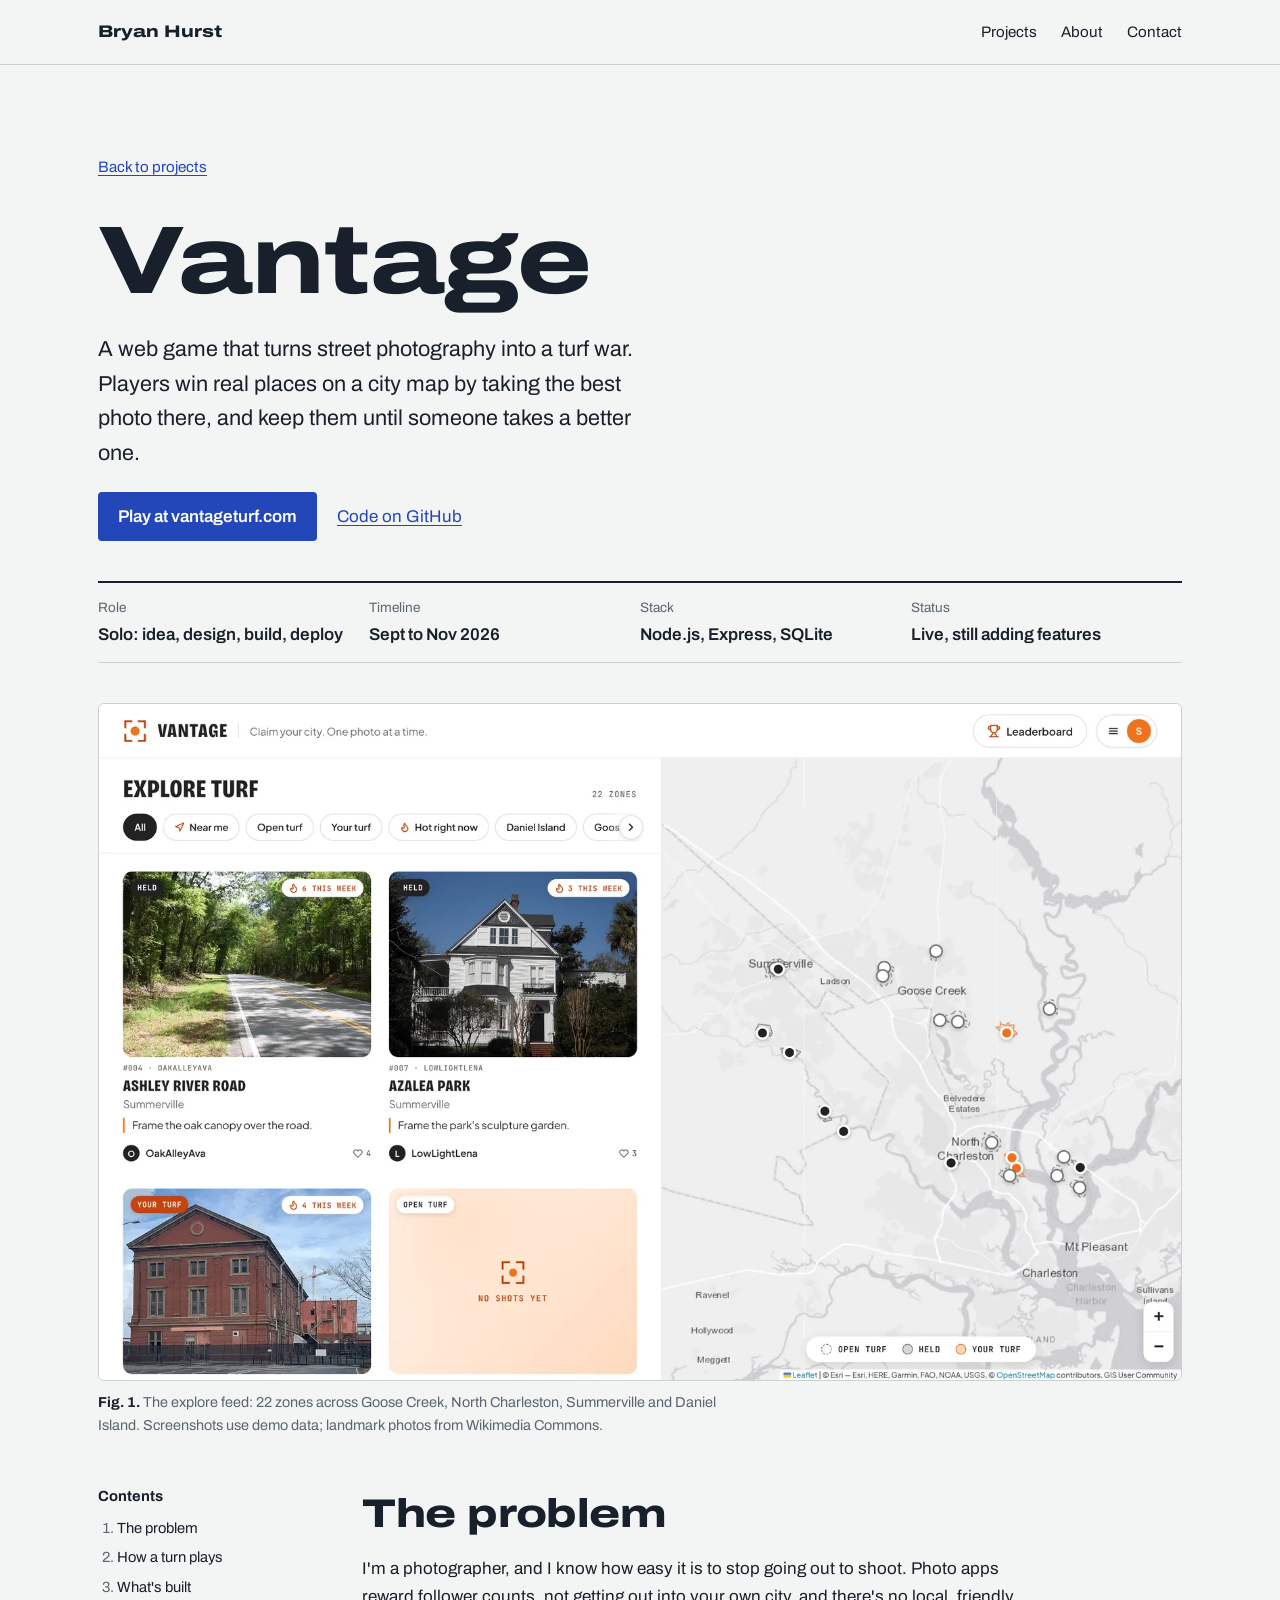
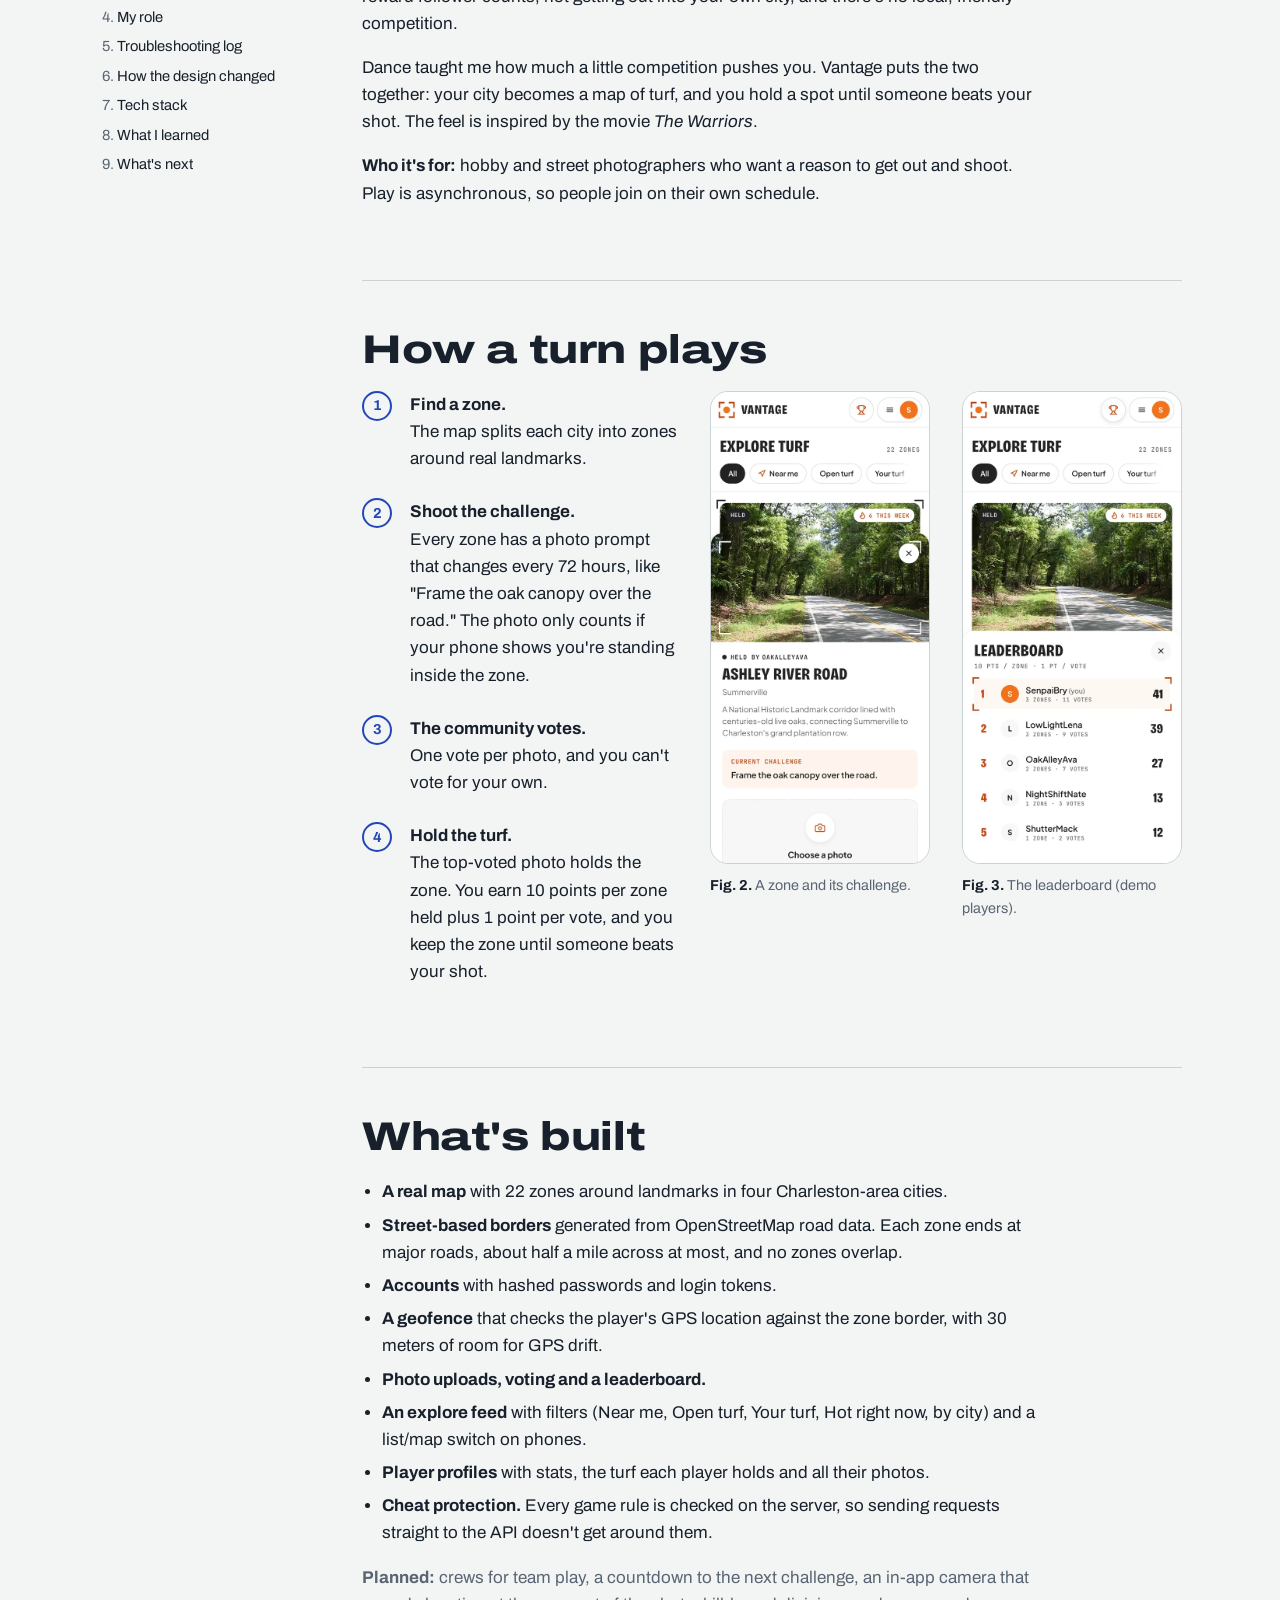
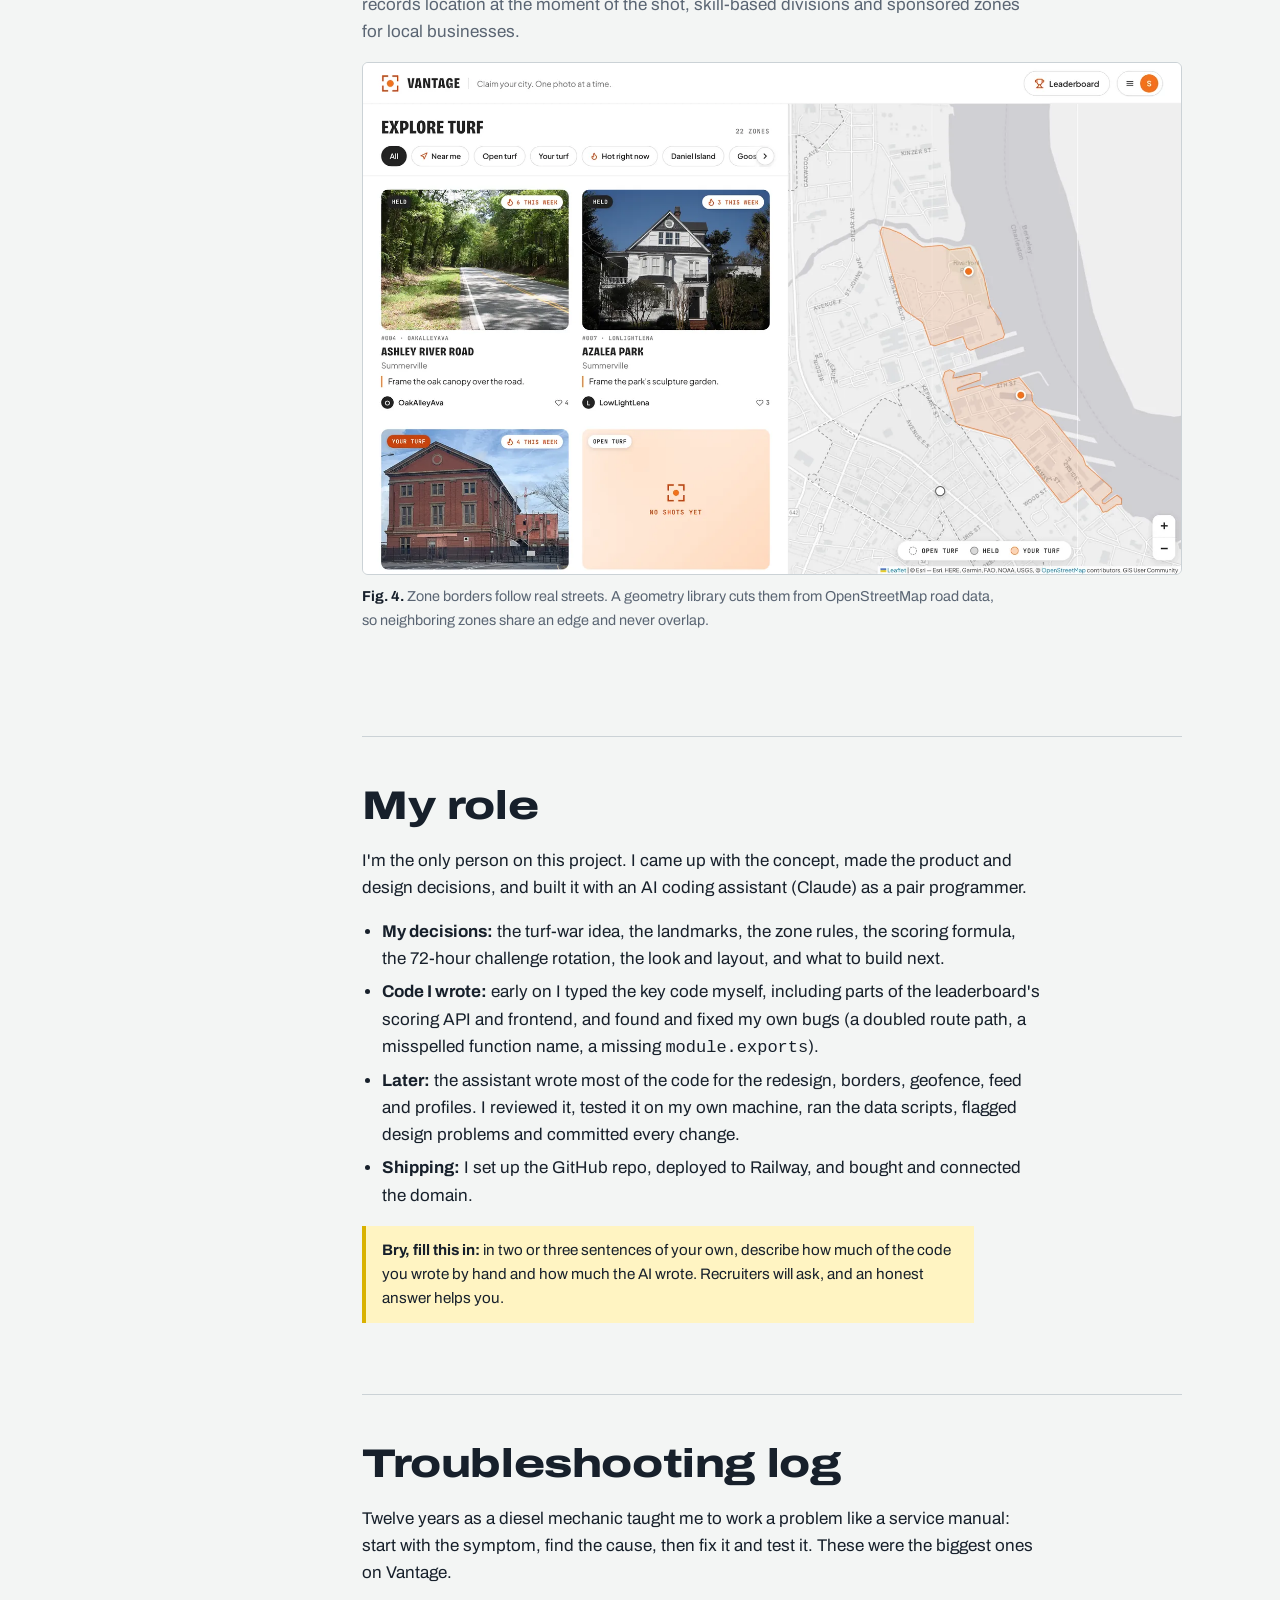
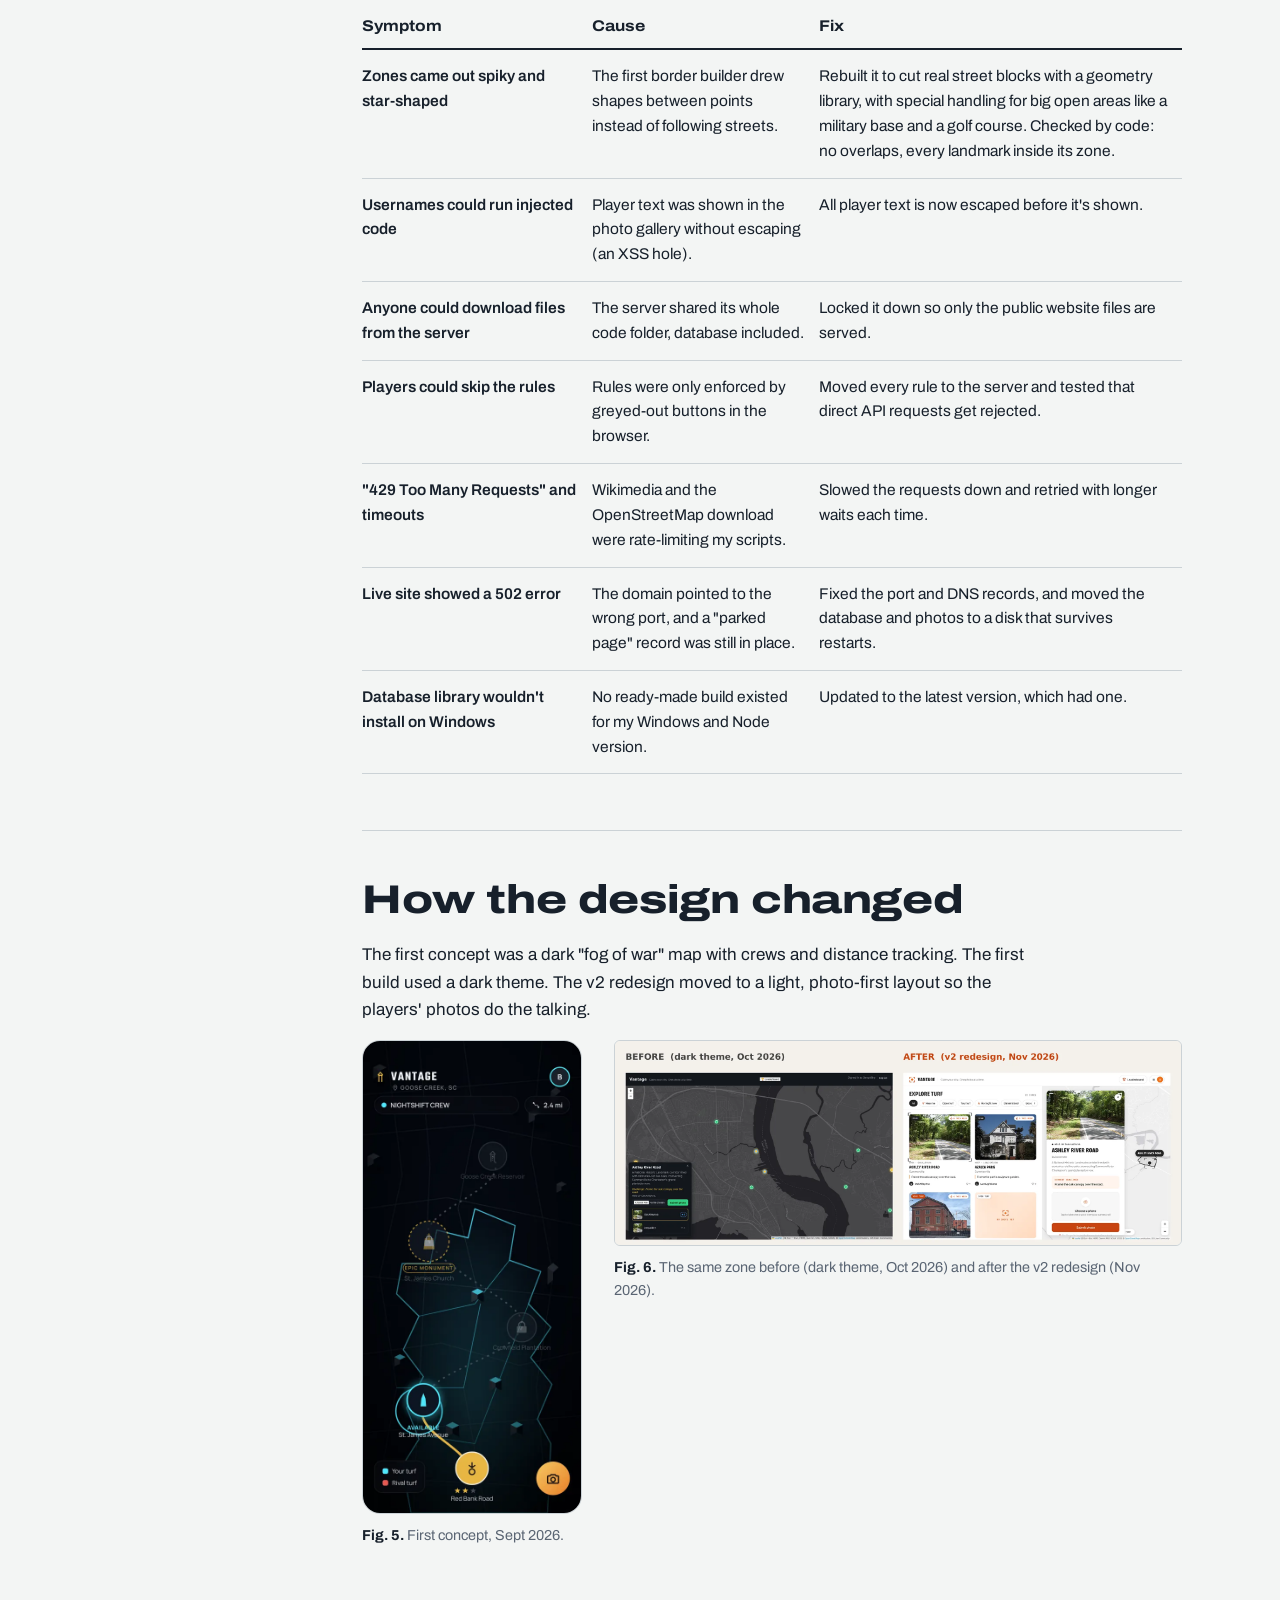
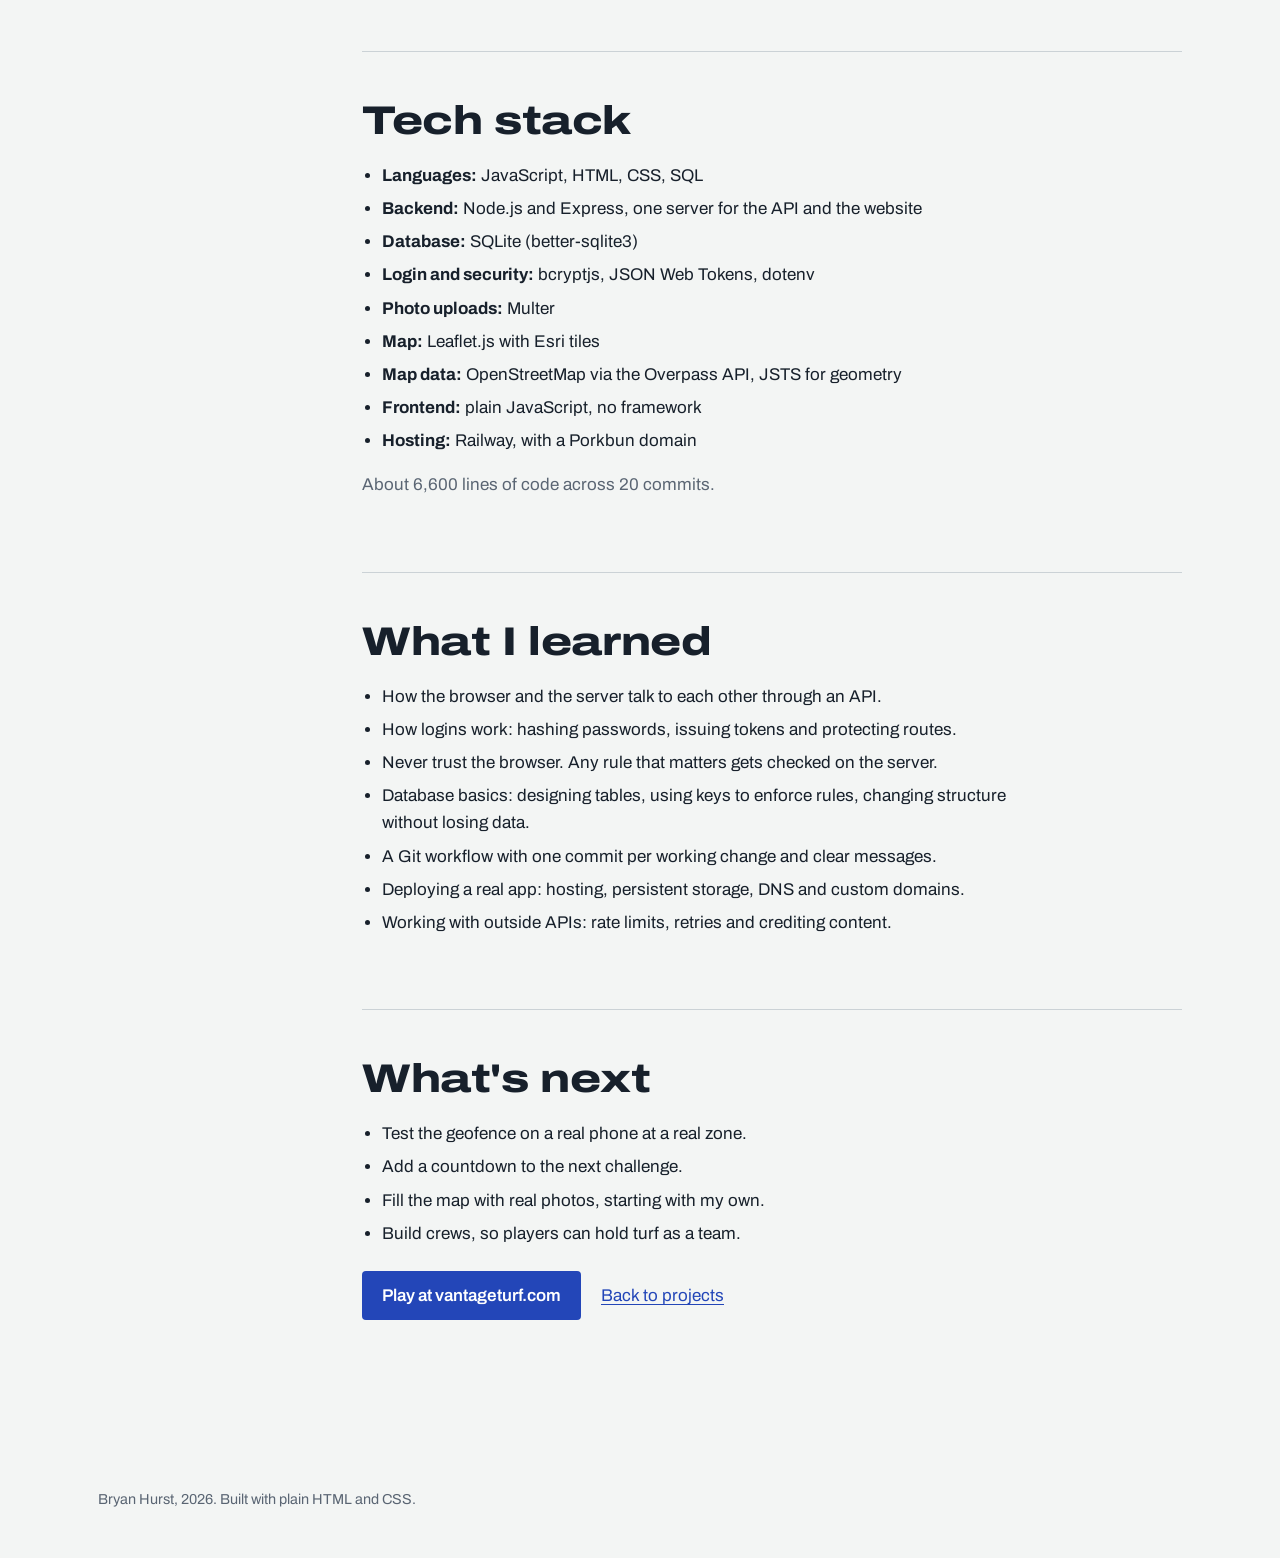
==== vantage.html @ 1eecd1f4 "first commit" ====
<!DOCTYPE html>
<html lang="en">
<head>
  <meta charset="UTF-8">
  <meta name="viewport" content="width=device-width, initial-scale=1">
  <title>Vantage case study | Bryan Hurst</title>
  <meta name="description" content="Vantage: a web game that turns street photography into a turf war. Case study by Bryan Hurst.">
  <link rel="preconnect" href="https://fonts.googleapis.com">
  <link rel="preconnect" href="https://fonts.gstatic.com" crossorigin>
  <link href="https://fonts.googleapis.com/css2?family=Archivo:wdth,wght@62..125,400..800&display=swap" rel="stylesheet">
  <link rel="stylesheet" href="styles.css">
</head>
<body>

  <header class="site-header">
    <div class="wrap">
      <a class="brand" href="index.html">Bryan Hurst</a>
      <nav class="site-nav" aria-label="Main">
        <a href="index.html#projects">Projects</a>
        <a href="index.html#about" class="hide-sm">About</a>
        <a href="index.html#contact">Contact</a>
      </nav>
    </div>
  </header>

  <main>
    <!-- TOP OF THE CASE STUDY -->
    <section class="case-hero">
      <div class="wrap">
        <a class="back" href="index.html#projects">Back to projects</a>
        <h1>Vantage</h1>
        <p class="lede">A web game that turns street photography into a turf war. Players win real places on a city map by taking the best photo there, and keep them until someone takes a better one.</p>
        <div class="links">
          <a class="button" href="https://vantageturf.com">Play at vantageturf.com</a>
          <a href="https://github.com/Senpai-Bry/vantage">Code on GitHub</a>
        </div>

        <dl class="specs">
          <div><dt>Role</dt><dd>Solo: idea, design, build, deploy</dd></div>
          <div><dt>Timeline</dt><dd>Sept to Nov 2026</dd></div>
          <div><dt>Stack</dt><dd>Node.js, Express, SQLite</dd></div>
          <div><dt>Status</dt><dd>Live, still adding features</dd></div>
        </dl>
      </div>
    </section>

    <div class="wrap">
      <figure class="fig">
        <div class="shot">
          <img src="images/vantage-01-explore-feed-desktop.webp" width="1600" height="1000"
               alt="Vantage explore page: zone cards with photos on the left, a map of the Charleston area with zone markers on the right.">
        </div>
        <figcaption><b>Fig. 1.</b> The explore feed: 22 zones across Goose Creek, North Charleston, Summerville and Daniel Island. Screenshots use demo data; landmark photos from Wikimedia Commons.</figcaption>
      </figure>
    </div>

    <!-- THE MANUAL: contents on the left, chapters on the right -->
    <div class="wrap manual">
      <nav class="contents" aria-label="Case study contents">
        <p>Contents</p>
        <ol>
          <li><a href="#problem">The problem</a></li>
          <li><a href="#how">How a turn plays</a></li>
          <li><a href="#built">What's built</a></li>
          <li><a href="#role">My role</a></li>
          <li><a href="#troubleshooting">Troubleshooting log</a></li>
          <li><a href="#design">How the design changed</a></li>
          <li><a href="#stack">Tech stack</a></li>
          <li><a href="#learned">What I learned</a></li>
          <li><a href="#next">What's next</a></li>
        </ol>
      </nav>

      <div>
        <section class="chapter" id="problem">
          <h2>The problem</h2>
          <p>I'm a photographer, and I know how easy it is to stop going out to shoot. Photo apps reward follower counts, not getting out into your own city, and there's no local, friendly competition.</p>
          <p>Dance taught me how much a little competition pushes you. Vantage puts the two together: your city becomes a map of turf, and you hold a spot until someone beats your shot. The feel is inspired by the movie <i>The Warriors</i>.</p>
          <p><b>Who it's for:</b> hobby and street photographers who want a reason to get out and shoot. Play is asynchronous, so people join on their own schedule.</p>
        </section>

        <section class="chapter" id="how">
          <h2>How a turn plays</h2>
          <div class="steps-grid">
            <ol class="steps">
              <li><b>Find a zone.</b> The map splits each city into zones around real landmarks.</li>
              <li><b>Shoot the challenge.</b> Every zone has a photo prompt that changes every 72 hours, like "Frame the oak canopy over the road." The photo only counts if your phone shows you're standing inside the zone.</li>
              <li><b>The community votes.</b> One vote per photo, and you can't vote for your own.</li>
              <li><b>Hold the turf.</b> The top-voted photo holds the zone. You earn 10 points per zone held plus 1 point per vote, and you keep the zone until someone beats your shot.</li>
            </ol>
            <figure class="fig">
              <img class="phone shot" src="images/vantage-03-zone-challenge-phone.webp" width="560" height="1211" loading="lazy"
                   alt="Phone screen: the Ashley River Road zone with its current challenge and a photo upload area.">
              <figcaption><b>Fig. 2.</b> A zone and its challenge.</figcaption>
            </figure>
            <figure class="fig">
              <img class="phone shot" src="images/vantage-04-leaderboard-phone.webp" width="560" height="1211" loading="lazy"
                   alt="Phone screen: the leaderboard with five players ranked by points.">
              <figcaption><b>Fig. 3.</b> The leaderboard (demo players).</figcaption>
            </figure>
          </div>
        </section>

        <section class="chapter" id="built">
          <h2>What's built</h2>
          <ul>
            <li><b>A real map</b> with 22 zones around landmarks in four Charleston-area cities.</li>
            <li><b>Street-based borders</b> generated from OpenStreetMap road data. Each zone ends at major roads, about half a mile across at most, and no zones overlap.</li>
            <li><b>Accounts</b> with hashed passwords and login tokens.</li>
            <li><b>A geofence</b> that checks the player's GPS location against the zone border, with 30 meters of room for GPS drift.</li>
            <li><b>Photo uploads, voting and a leaderboard.</b></li>
            <li><b>An explore feed</b> with filters (Near me, Open turf, Your turf, Hot right now, by city) and a list/map switch on phones.</li>
            <li><b>Player profiles</b> with stats, the turf each player holds and all their photos.</li>
            <li><b>Cheat protection.</b> Every game rule is checked on the server, so sending requests straight to the API doesn't get around them.</li>
          </ul>
          <p class="muted"><b>Planned:</b> crews for team play, a countdown to the next challenge, an in-app camera that records location at the moment of the shot, skill-based divisions and sponsored zones for local businesses.</p>

          <figure class="fig">
            <div class="shot">
              <img src="images/vantage-02-turf-map-desktop.webp" width="1600" height="1000" loading="lazy"
                   alt="Close-up of the map: two orange zones in North Charleston whose edges follow real streets.">
            </div>
            <figcaption><b>Fig. 4.</b> Zone borders follow real streets. A geometry library cuts them from OpenStreetMap road data, so neighboring zones share an edge and never overlap.</figcaption>
          </figure>
        </section>

        <section class="chapter" id="role">
          <h2>My role</h2>
          <p>I'm the only person on this project. I came up with the concept, made the product and design decisions, and built it with an AI coding assistant (Claude) as a pair programmer.</p>
          <ul>
            <li><b>My decisions:</b> the turf-war idea, the landmarks, the zone rules, the scoring formula, the 72-hour challenge rotation, the look and layout, and what to build next.</li>
            <li><b>Code I wrote:</b> early on I typed the key code myself, including parts of the leaderboard's scoring API and frontend, and found and fixed my own bugs (a doubled route path, a misspelled function name, a missing <code>module.exports</code>).</li>
            <li><b>Later:</b> the assistant wrote most of the code for the redesign, borders, geofence, feed and profiles. I reviewed it, tested it on my own machine, ran the data scripts, flagged design problems and committed every change.</li>
            <li><b>Shipping:</b> I set up the GitHub repo, deployed to Railway, and bought and connected the domain.</li>
          </ul>
          <!-- TODO (Bry): write this in your own words, then delete the yellow box -->
          <p class="todo"><b>Bry, fill this in:</b> in two or three sentences of your own, describe how much of the code you wrote by hand and how much the AI wrote. Recruiters will ask, and an honest answer helps you.</p>
        </section>

        <section class="chapter" id="troubleshooting">
          <h2>Troubleshooting log</h2>
          <p>Twelve years as a diesel mechanic taught me to work a problem like a service manual: start with the symptom, find the cause, then fix it and test it. These were the biggest ones on Vantage.</p>
          <table class="trouble">
            <thead>
              <tr><th scope="col">Symptom</th><th scope="col">Cause</th><th scope="col">Fix</th></tr>
            </thead>
            <tbody>
              <tr>
                <td>Zones came out spiky and star-shaped</td>
                <td>The first border builder drew shapes between points instead of following streets.</td>
                <td>Rebuilt it to cut real street blocks with a geometry library, with special handling for big open areas like a military base and a golf course. Checked by code: no overlaps, every landmark inside its zone.</td>
              </tr>
              <tr>
                <td>Usernames could run injected code</td>
                <td>Player text was shown in the photo gallery without escaping (an XSS hole).</td>
                <td>All player text is now escaped before it's shown.</td>
              </tr>
              <tr>
                <td>Anyone could download files from the server</td>
                <td>The server shared its whole code folder, database included.</td>
                <td>Locked it down so only the public website files are served.</td>
              </tr>
              <tr>
                <td>Players could skip the rules</td>
                <td>Rules were only enforced by greyed-out buttons in the browser.</td>
                <td>Moved every rule to the server and tested that direct API requests get rejected.</td>
              </tr>
              <tr>
                <td>"429 Too Many Requests" and timeouts</td>
                <td>Wikimedia and the OpenStreetMap download were rate-limiting my scripts.</td>
                <td>Slowed the requests down and retried with longer waits each time.</td>
              </tr>
              <tr>
                <td>Live site showed a 502 error</td>
                <td>The domain pointed to the wrong port, and a "parked page" record was still in place.</td>
                <td>Fixed the port and DNS records, and moved the database and photos to a disk that survives restarts.</td>
              </tr>
              <tr>
                <td>Database library wouldn't install on Windows</td>
                <td>No ready-made build existed for my Windows and Node version.</td>
                <td>Updated to the latest version, which had one.</td>
              </tr>
            </tbody>
          </table>
        </section>

        <section class="chapter" id="design">
          <h2>How the design changed</h2>
          <p>The first concept was a dark "fog of war" map with crews and distance tracking. The first build used a dark theme. The v2 redesign moved to a light, photo-first layout so the players' photos do the talking.</p>
          <div class="two-figs">
            <figure class="fig">
              <img class="phone shot" src="images/vantage-00-early-concept-mockup.webp" width="500" height="1082" loading="lazy"
                   alt="Early concept mockup: a dark map with glowing zone outlines and a camera button.">
              <figcaption><b>Fig. 5.</b> First concept, Sept 2026.</figcaption>
            </figure>
            <figure class="fig">
              <div class="shot">
                <img src="images/vantage-08-before-after-redesign-desktop.webp" width="1800" height="649" loading="lazy"
                     alt="Side by side: the old dark-theme map on the left and the light v2 redesign on the right.">
              </div>
              <figcaption><b>Fig. 6.</b> The same zone before (dark theme, Oct 2026) and after the v2 redesign (Nov 2026).</figcaption>
            </figure>
          </div>
        </section>

        <section class="chapter" id="stack">
          <h2>Tech stack</h2>
          <ul>
            <li><b>Languages:</b> JavaScript, HTML, CSS, SQL</li>
            <li><b>Backend:</b> Node.js and Express, one server for the API and the website</li>
            <li><b>Database:</b> SQLite (better-sqlite3)</li>
            <li><b>Login and security:</b> bcryptjs, JSON Web Tokens, dotenv</li>
            <li><b>Photo uploads:</b> Multer</li>
            <li><b>Map:</b> Leaflet.js with Esri tiles</li>
            <li><b>Map data:</b> OpenStreetMap via the Overpass API, JSTS for geometry</li>
            <li><b>Frontend:</b> plain JavaScript, no framework</li>
            <li><b>Hosting:</b> Railway, with a Porkbun domain</li>
          </ul>
          <p class="muted">About 6,600 lines of code across 20 commits.</p>
        </section>

        <section class="chapter" id="learned">
          <h2>What I learned</h2>
          <ul>
            <li>How the browser and the server talk to each other through an API.</li>
            <li>How logins work: hashing passwords, issuing tokens and protecting routes.</li>
            <li>Never trust the browser. Any rule that matters gets checked on the server.</li>
            <li>Database basics: designing tables, using keys to enforce rules, changing structure without losing data.</li>
            <li>A Git workflow with one commit per working change and clear messages.</li>
            <li>Deploying a real app: hosting, persistent storage, DNS and custom domains.</li>
            <li>Working with outside APIs: rate limits, retries and crediting content.</li>
          </ul>
        </section>

        <section class="chapter" id="next">
          <h2>What's next</h2>
          <ul>
            <li>Test the geofence on a real phone at a real zone.</li>
            <li>Add a countdown to the next challenge.</li>
            <li>Fill the map with real photos, starting with my own.</li>
            <li>Build crews, so players can hold turf as a team.</li>
          </ul>
          <div class="links" style="margin-top:24px">
            <a class="button" href="https://vantageturf.com">Play at vantageturf.com</a>
            <a href="index.html#projects">Back to projects</a>
          </div>
        </section>
      </div>
    </div>
  </main>

  <footer class="site-footer">
    <div class="wrap">Bryan Hurst, 2026. Built with plain HTML and CSS.</div>
  </footer>

</body>
</html>
---- styles.css ----
/* =========================================================
   Bryan Hurst — portfolio styles
   One stylesheet shared by every page.
   Idea: a clean "service manual" look. Light paper,
   blue-black ink, one cobalt accent, figures with captions.
   ========================================================= */

/* ---------- 1. Design tokens (change colors/fonts here) ---------- */
:root {
  --paper: #f3f5f4;      /* page background */
  --sheet: #ffffff;      /* raised surfaces */
  --ink: #17202b;        /* main text */
  --graphite: #5a6573;   /* secondary text */
  --rule: #cbd2d6;       /* lines and borders */
  --cobalt: #2346b8;     /* the one accent color */
  --cobalt-tint: #e8eefb;
  --note: #fff4c2;       /* "fill this in" notes for Bry */

  --font: "Archivo", system-ui, -apple-system, "Segoe UI", sans-serif;

  --wrap: 1180px;        /* max page width */
  --gutter: clamp(20px, 4vw, 48px);
}

/* ---------- 2. Base ---------- */
*,
*::before,
*::after { box-sizing: border-box; }

html { scroll-behavior: smooth; }

body {
  margin: 0;
  background: var(--paper);
  color: var(--ink);
  font-family: var(--font);
  font-size: 1.0625rem;
  line-height: 1.6;
  -webkit-font-smoothing: antialiased;
}

img { max-width: 100%; height: auto; display: block; }

a { color: var(--cobalt); text-underline-offset: 3px; }
a:hover { text-decoration-thickness: 2px; }

:focus-visible {
  outline: 3px solid var(--cobalt);
  outline-offset: 3px;
  border-radius: 2px;
}

.wrap {
  max-width: var(--wrap);
  margin: 0 auto;
  padding: 0 var(--gutter);
}

/* Headings use Archivo's extra-wide width: the type is the personality */
h1, h2, h3 {
  font-stretch: 125%;
  font-weight: 800;
  line-height: 1.05;
  letter-spacing: -0.01em;
  margin: 0;
}
h1 { font-size: clamp(2.75rem, 8vw, 6rem); }
h2 { font-size: clamp(1.75rem, 3.6vw, 2.5rem); }
h3 { font-size: 1.25rem; font-stretch: 112%; font-weight: 700; }

p { margin: 0 0 1em; max-width: 68ch; }

.muted { color: var(--graphite); }

/* ---------- 3. Site header ---------- */
.site-header {
  border-bottom: 1px solid var(--rule);
  background: var(--paper);
}
.site-header .wrap {
  display: flex;
  align-items: center;
  justify-content: space-between;
  min-height: 64px;
  gap: 16px;
}
.brand {
  font-stretch: 125%;
  font-weight: 800;
  color: var(--ink);
  text-decoration: none;
  font-size: 1.05rem;
}
.site-nav { display: flex; gap: 24px; }
.site-nav a {
  color: var(--ink);
  text-decoration: none;
  font-size: 0.95rem;
}
.site-nav a:hover { color: var(--cobalt); }

/* ---------- 4. Home: hero ---------- */
.hero { padding: clamp(56px, 10vw, 120px) 0 48px; }
.hero h1 { margin-bottom: 24px; }
.hero .lede {
  font-size: clamp(1.15rem, 2vw, 1.4rem);
  line-height: 1.5;
  max-width: 40ch;
  color: var(--ink);
}

/* The career route: a real sequence, so it gets step numbers */
.route {
  position: relative;
  list-style: none;
  margin: 56px 0 0;
  padding: 0;
  display: grid;
  grid-template-columns: repeat(5, 1fr);
  gap: 24px;
}
/* the line that runs through every stop */
.route::before {
  content: "";
  position: absolute;
  top: 11px;
  left: 0;
  right: 0;
  height: 2px;
  background: var(--cobalt);
  transform-origin: left center;
  animation: draw-route 1.4s cubic-bezier(.6, 0, .2, 1) 0.2s both;
}
.route li { position: relative; padding-top: 40px; }
.route .stop {
  position: absolute;
  top: 0;
  left: 0;
  width: 24px;
  height: 24px;
  border-radius: 50%;
  background: var(--paper);
  border: 2px solid var(--cobalt);
  display: grid;
  place-items: center;
  font-size: 0.7rem;
  font-weight: 700;
  color: var(--cobalt);
}
.route .now .stop { background: var(--cobalt); color: #fff; }
.route .role {
  display: block;
  font-stretch: 112%;
  font-weight: 700;
  font-size: 1.05rem;
  margin-bottom: 6px;
}
.route p { font-size: 0.95rem; color: var(--graphite); margin: 0; }
.route .now p { color: var(--ink); }

@keyframes draw-route {
  from { transform: scaleX(0); }
  to   { transform: scaleX(1); }
}

/* ---------- 5. Sections ---------- */
.section { padding: clamp(56px, 9vw, 104px) 0; border-top: 1px solid var(--rule); }
.section-head { margin-bottom: 40px; }
.section-head p { margin-top: 12px; color: var(--graphite); }

/* ---------- 6. Home: projects ---------- */
.feature {
  display: grid;
  grid-template-columns: 1.5fr 1fr;
  gap: clamp(24px, 4vw, 56px);
  align-items: center;
  margin-bottom: 64px;
}
.feature figure { margin: 0; }
.shot {
  display: block;
  border: 1px solid var(--rule);
  border-radius: 6px;
  overflow: hidden;
  background: var(--sheet);
}
.feature h3 { font-size: clamp(1.6rem, 3vw, 2.25rem); font-stretch: 125%; font-weight: 800; margin-bottom: 12px; }

.stack {
  list-style: none;
  padding: 0;
  margin: 0 0 24px;
  display: flex;
  flex-wrap: wrap;
  gap: 8px;
}
.stack li {
  font-size: 0.85rem;
  padding: 3px 10px;
  border: 1px solid var(--rule);
  border-radius: 999px;
  color: var(--graphite);
  background: var(--sheet);
}

.links { display: flex; flex-wrap: wrap; gap: 12px 20px; align-items: center; }
.button {
  display: inline-block;
  background: var(--cobalt);
  color: #fff;
  text-decoration: none;
  font-weight: 600;
  padding: 11px 20px;
  border-radius: 4px;
}
.button:hover { background: #1b3792; }

/* Other projects: one live, two still on the drawing board */
.more {
  display: grid;
  grid-template-columns: 1.2fr 1fr 1fr;
  gap: 24px;
}
.project {
  padding: 28px;
  border: 1px solid var(--rule);
  border-radius: 6px;
  background: var(--sheet);
}
.project h3 { margin-bottom: 10px; }
.project p { font-size: 0.97rem; }
/* dashed outline = not built yet, like a blueprint */
.project.planned {
  background: transparent;
  border-style: dashed;
  color: var(--graphite);
}

/* ---------- 7. Home: about + contact ---------- */
.about {
  display: grid;
  grid-template-columns: 1fr 1.4fr;
  gap: clamp(24px, 5vw, 72px);
}
.about .big { font-size: clamp(1.15rem, 1.8vw, 1.3rem); line-height: 1.55; }

.contact-list { list-style: none; padding: 0; margin: 0; font-size: 1.15rem; }
.contact-list li { padding: 14px 0; border-bottom: 1px solid var(--rule); }
.contact-list li:first-child { border-top: 1px solid var(--rule); }

.site-footer { padding: 32px 0 48px; font-size: 0.9rem; color: var(--graphite); }

/* ---------- 8. Case study page ---------- */
.case-hero { padding: clamp(40px, 7vw, 88px) 0 40px; }
.back { display: inline-block; margin-bottom: 32px; font-size: 0.95rem; }
.case-hero .lede { font-size: clamp(1.15rem, 2vw, 1.35rem); max-width: 46ch; margin-top: 20px; }

/* quick facts: a spec sheet, like the data plate on an engine */
.specs {
  display: grid;
  grid-template-columns: repeat(4, 1fr);
  margin: 40px 0 0;
  border-top: 2px solid var(--ink);
}
.specs div { padding: 14px 16px 14px 0; border-bottom: 1px solid var(--rule); }
.specs dt { font-size: 0.85rem; color: var(--graphite); }
.specs dd { margin: 2px 0 0; font-weight: 600; }

.fig { margin: 0 0 48px; }
.fig figcaption {
  font-size: 0.9rem;
  color: var(--graphite);
  margin-top: 10px;
  max-width: 80ch;
}
.fig figcaption b { color: var(--ink); }

/* body layout: contents on the left, chapters on the right */
.manual {
  display: grid;
  grid-template-columns: 200px 1fr;
  gap: clamp(32px, 5vw, 72px);
  padding-bottom: 80px;
}
.contents {
  position: sticky;
  top: 24px;
  align-self: start;
  font-size: 0.92rem;
}
.contents p { font-weight: 700; margin-bottom: 8px; }
.contents ol { margin: 0; padding-left: 1.3em; }
.contents li { margin: 6px 0; color: var(--graphite); }
.contents a { color: var(--ink); text-decoration: none; }
.contents a:hover { color: var(--cobalt); text-decoration: underline; }

.chapter { padding: 8px 0 56px; scroll-margin-top: 24px; }
.chapter + .chapter { border-top: 1px solid var(--rule); padding-top: 48px; }
.chapter h2 { margin-bottom: 20px; }
.chapter h3 { margin: 28px 0 10px; }
.chapter ul { padding-left: 1.2em; max-width: 68ch; }
.chapter li { margin-bottom: 6px; }

/* "How a turn plays": numbered steps next to phone screens */
.steps-grid {
  display: grid;
  grid-template-columns: 1fr 220px 220px;
  gap: 32px;
  align-items: start;
}
.steps { list-style: none; counter-reset: step; padding: 0; margin: 0; }
.steps li {
  counter-increment: step;
  position: relative;
  padding: 0 0 20px 48px;
}
.steps li::before {
  content: counter(step);
  position: absolute;
  left: 0;
  top: 0;
  width: 30px;
  height: 30px;
  border-radius: 50%;
  border: 2px solid var(--cobalt);
  color: var(--cobalt);
  font-weight: 700;
  display: grid;
  place-items: center;
  font-size: 0.9rem;
}
.steps b { display: block; }
.phone { border-radius: 18px; }

/* Troubleshooting chart: symptom / cause / fix, straight out of a shop manual */
.trouble { width: 100%; border-collapse: collapse; font-size: 0.97rem; }
.trouble th {
  text-align: left;
  font-stretch: 112%;
  font-weight: 700;
  padding: 10px 14px 10px 0;
  border-bottom: 2px solid var(--ink);
}
.trouble td {
  vertical-align: top;
  padding: 14px 14px 14px 0;
  border-bottom: 1px solid var(--rule);
}
.trouble td:first-child { font-weight: 600; width: 28%; }

.two-figs { display: grid; grid-template-columns: 220px 1fr; gap: 32px; align-items: start; }

/* Yellow notes = things Bry still needs to write. Delete them once filled in. */
.todo {
  background: var(--note);
  border-left: 4px solid #d9b100;
  padding: 12px 16px;
  font-size: 0.95rem;
  max-width: 68ch;
}

/* ---------- 9. Phones and small screens ---------- */
@media (max-width: 900px) {
  .feature, .about, .manual, .two-figs { grid-template-columns: 1fr; }
  .more { grid-template-columns: 1fr; }
  .specs { grid-template-columns: repeat(2, 1fr); }
  .contents { position: static; border-bottom: 1px solid var(--rule); padding-bottom: 20px; }
  .steps-grid { grid-template-columns: 1fr 1fr; }
  .steps-grid .steps { grid-column: 1 / -1; }
}

@media (max-width: 720px) {
  /* the route turns vertical on phones */
  .route { grid-template-columns: 1fr; gap: 28px; }
  .route::before {
    top: 0; bottom: 0; left: 11px; right: auto;
    width: 2px; height: auto;
    transform-origin: top center;
    animation-name: draw-route-down;
  }
  .route li { padding: 0 0 0 44px; }
  .site-nav { gap: 16px; }
  .site-nav .hide-sm { display: none; }
  .trouble thead { display: none; }
  .trouble tr { display: block; border-bottom: 1px solid var(--rule); padding: 12px 0; }
  .trouble td { display: block; border: 0; padding: 2px 0; width: auto !important; }
  .trouble td:nth-child(2)::before { content: "Cause: "; font-weight: 600; }
  .trouble td:nth-child(3)::before { content: "Fix: "; font-weight: 600; }
}

@keyframes draw-route-down {
  from { transform: scaleY(0); }
  to   { transform: scaleY(1); }
}

/* Respect people who turn off animations */
@media (prefers-reduced-motion: reduce) {
  html { scroll-behavior: auto; }
  .route::before { animation: none; }
}
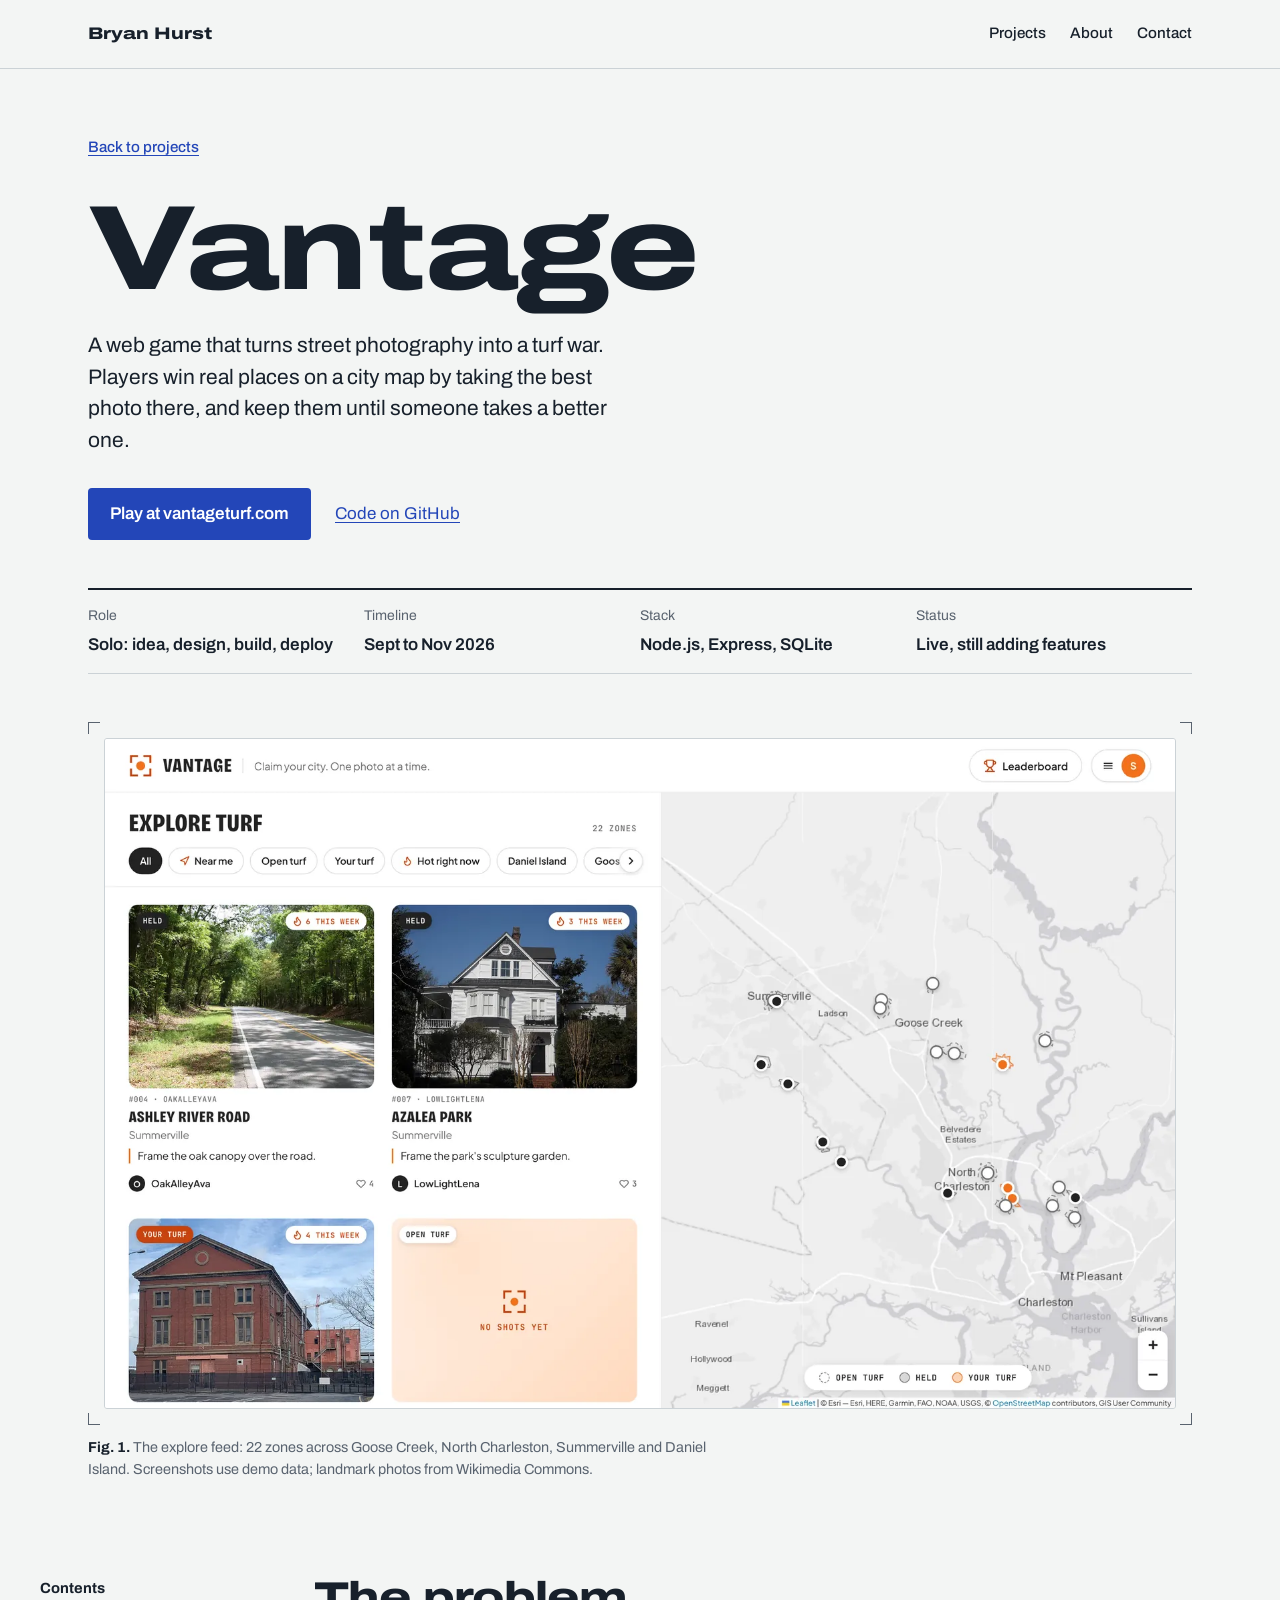
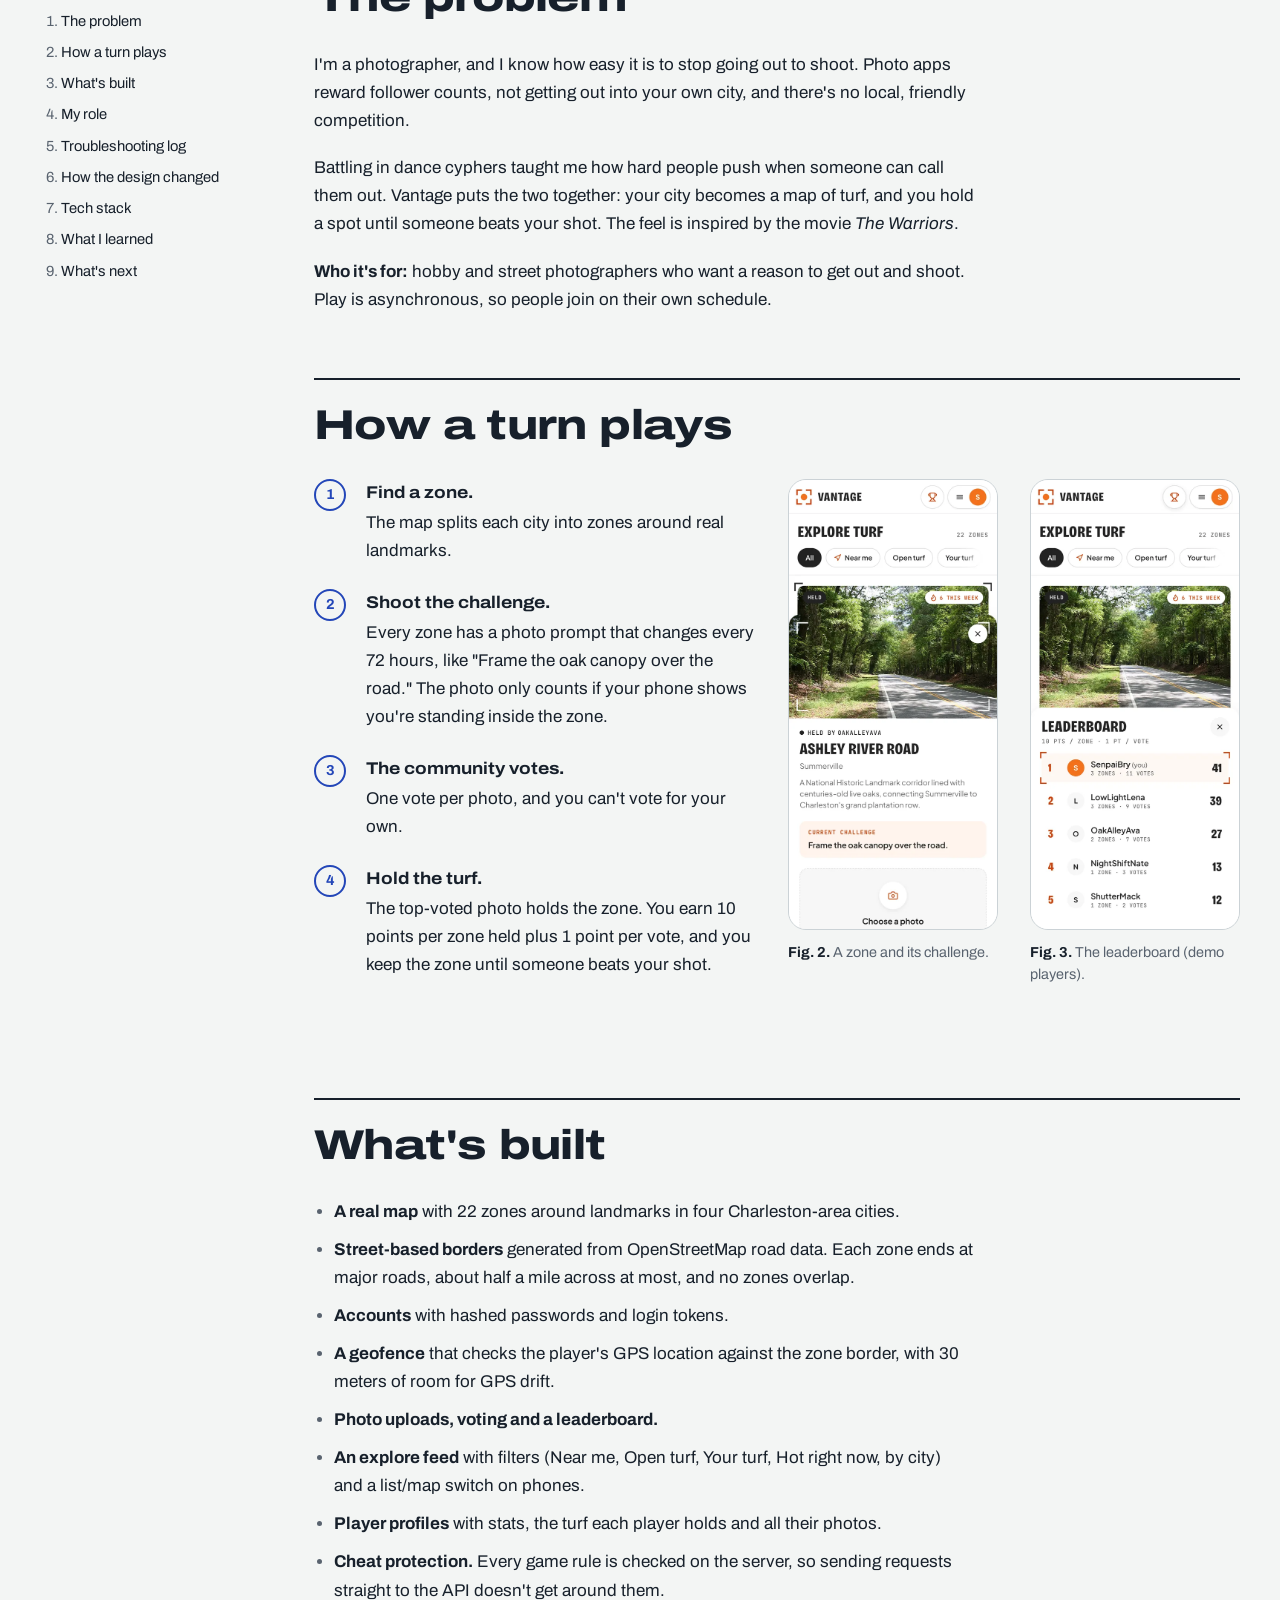
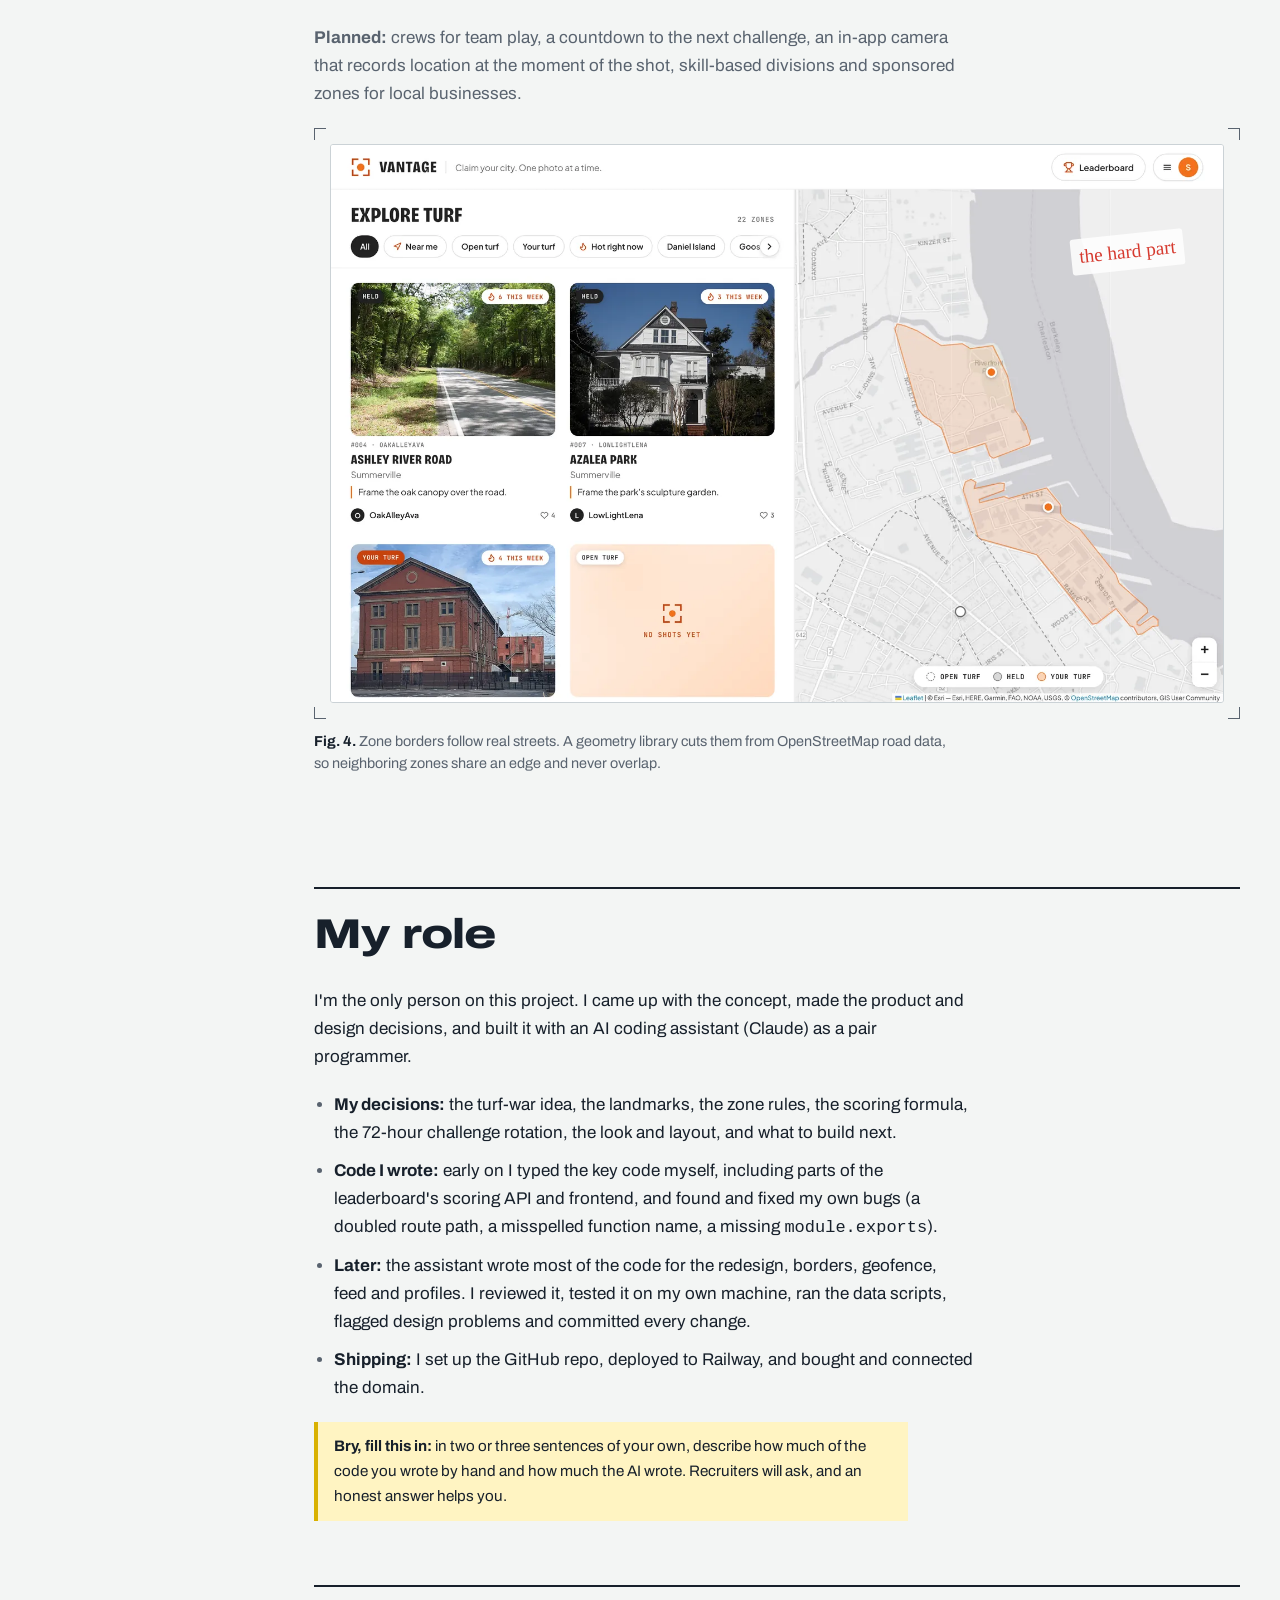
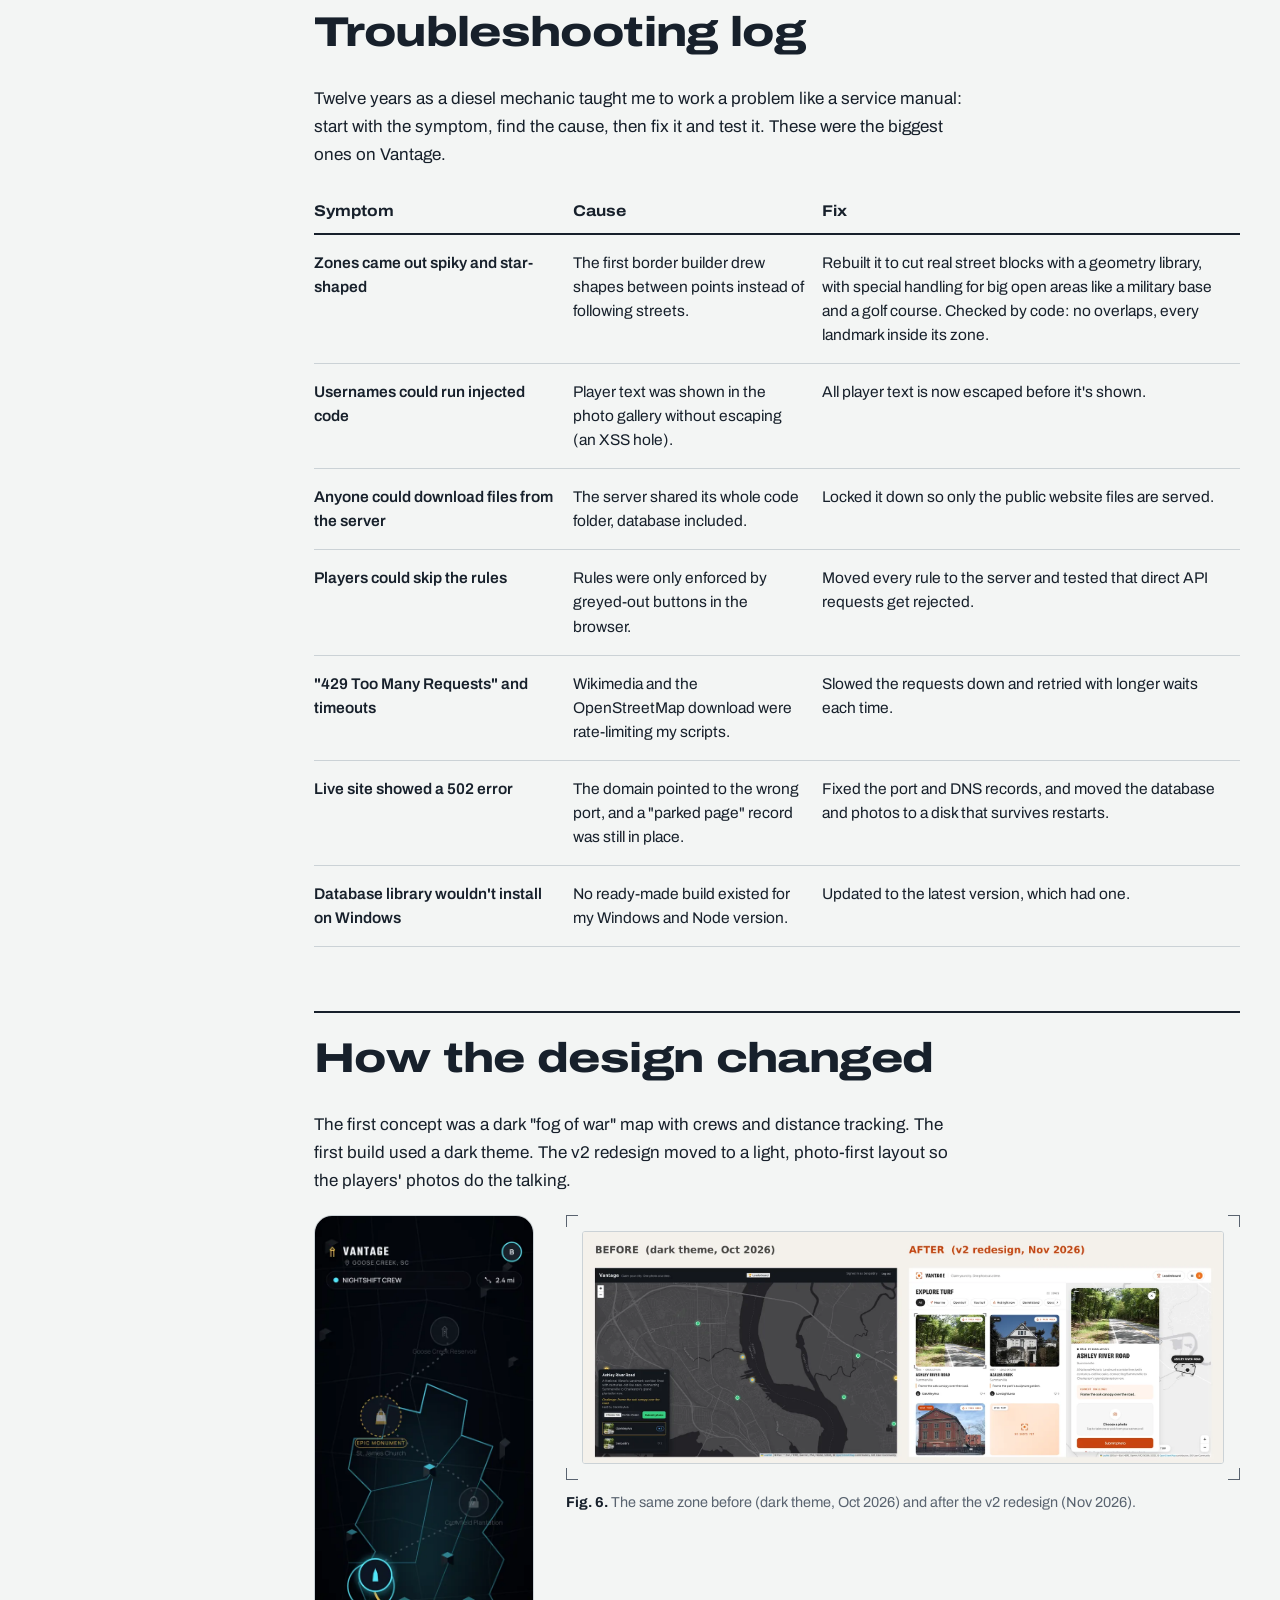
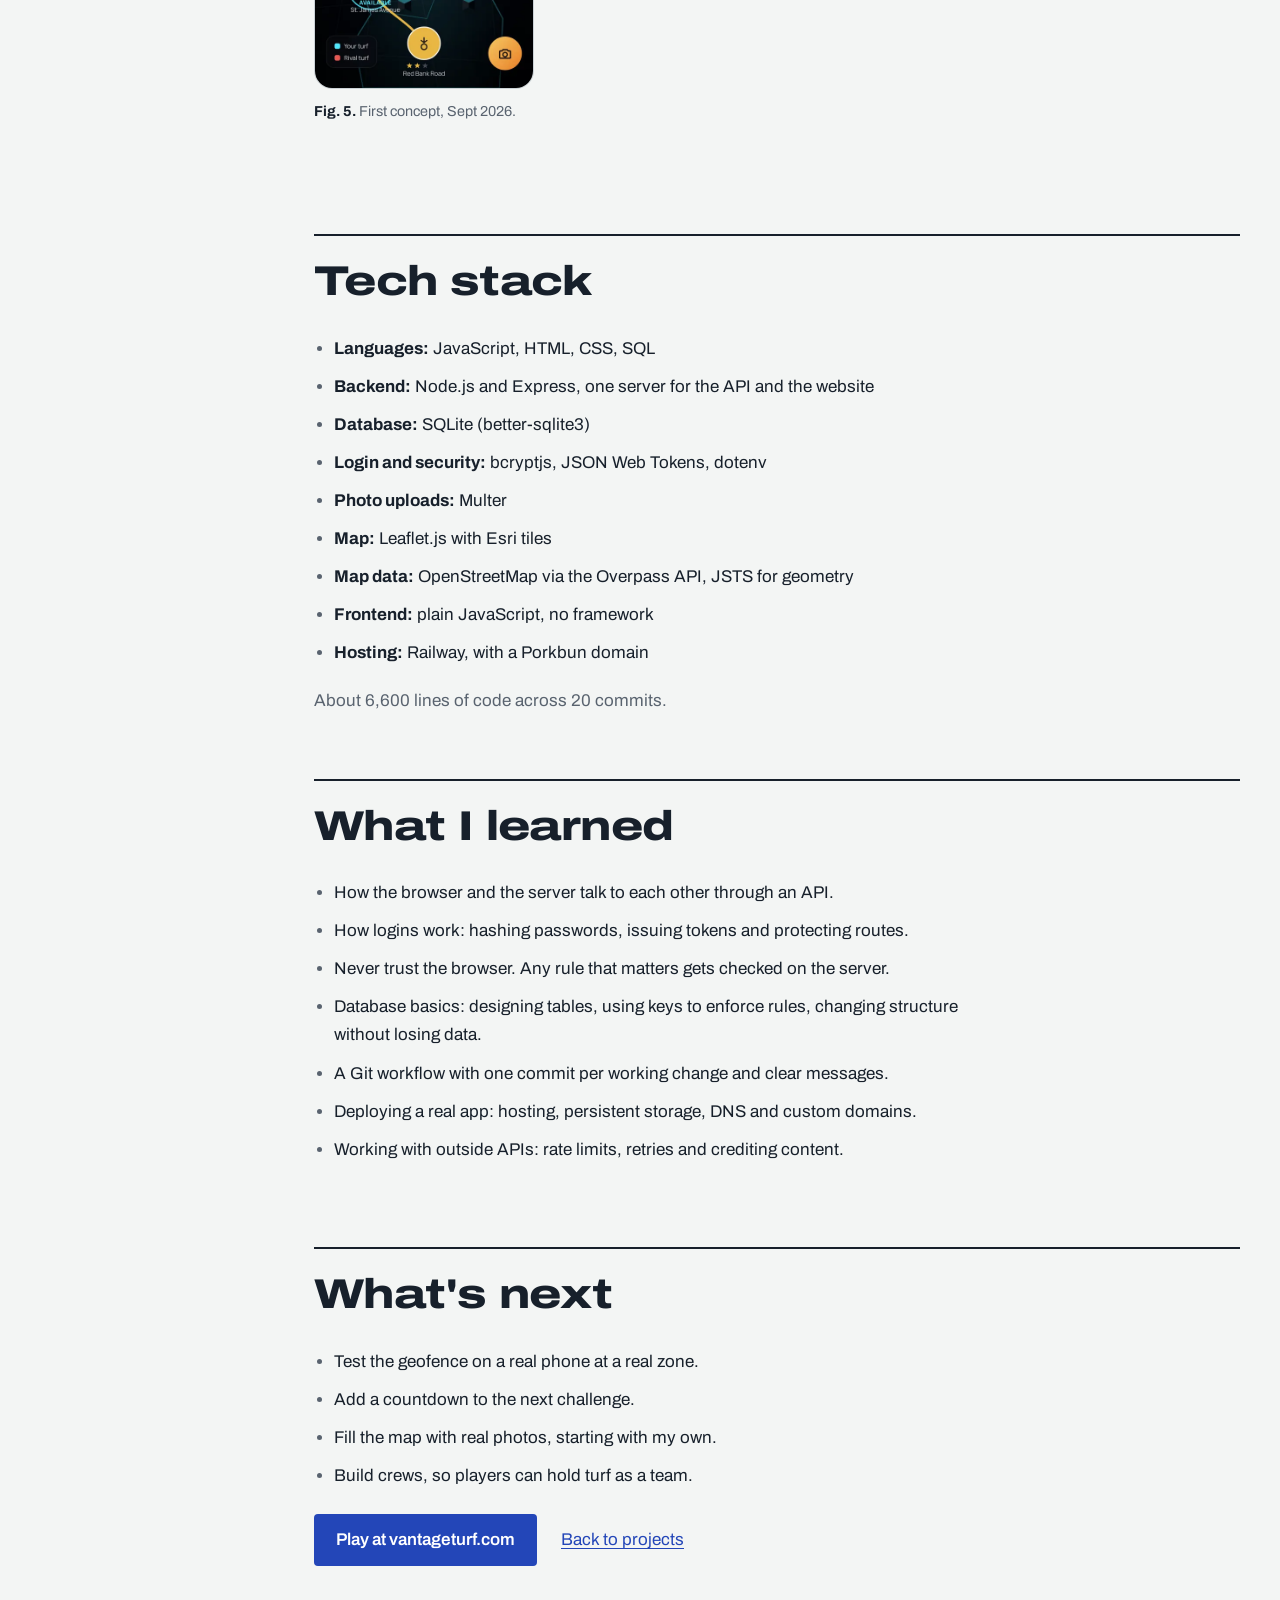
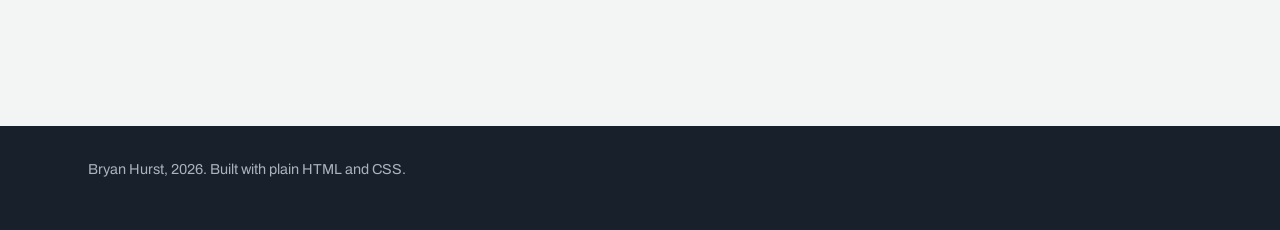
==== commit 8d2b6d91: "Redesign" ====
--- a/vantage.html
+++ b/vantage.html
@@ -7,7 +7,7 @@
   <meta name="description" content="Vantage: a web game that turns street photography into a turf war. Case study by Bryan Hurst.">
   <link rel="preconnect" href="https://fonts.googleapis.com">
   <link rel="preconnect" href="https://fonts.gstatic.com" crossorigin>
-  <link href="https://fonts.googleapis.com/css2?family=Archivo:wdth,wght@62..125,400..800&display=swap" rel="stylesheet">
+  <link href="https://fonts.googleapis.com/css2?family=Archivo:wdth,wght@62..125,400..800&family=Permanent+Marker&display=swap" rel="stylesheet">
   <link rel="stylesheet" href="styles.css">
 </head>
 <body>
@@ -46,7 +46,7 @@
 
     <div class="wrap">
       <figure class="fig">
-        <div class="shot">
+        <div class="print">
           <img src="images/vantage-01-explore-feed-desktop.webp" width="1600" height="1000"
                alt="Vantage explore page: zone cards with photos on the left, a map of the Charleston area with zone markers on the right.">
         </div>
@@ -75,7 +75,7 @@
         <section class="chapter" id="problem">
           <h2>The problem</h2>
           <p>I'm a photographer, and I know how easy it is to stop going out to shoot. Photo apps reward follower counts, not getting out into your own city, and there's no local, friendly competition.</p>
-          <p>Dance taught me how much a little competition pushes you. Vantage puts the two together: your city becomes a map of turf, and you hold a spot until someone beats your shot. The feel is inspired by the movie <i>The Warriors</i>.</p>
+          <p>Battling in dance cyphers taught me how hard people push when someone can call them out. Vantage puts the two together: your city becomes a map of turf, and you hold a spot until someone beats your shot. The feel is inspired by the movie <i>The Warriors</i>.</p>
           <p><b>Who it's for:</b> hobby and street photographers who want a reason to get out and shoot. Play is asynchronous, so people join on their own schedule.</p>
         </section>
 
@@ -88,13 +88,13 @@
               <li><b>The community votes.</b> One vote per photo, and you can't vote for your own.</li>
               <li><b>Hold the turf.</b> The top-voted photo holds the zone. You earn 10 points per zone held plus 1 point per vote, and you keep the zone until someone beats your shot.</li>
             </ol>
-            <figure class="fig">
-              <img class="phone shot" src="images/vantage-03-zone-challenge-phone.webp" width="560" height="1211" loading="lazy"
+            <figure class="fig phone">
+              <img src="images/vantage-03-zone-challenge-phone.webp" width="560" height="1211" loading="lazy"
                    alt="Phone screen: the Ashley River Road zone with its current challenge and a photo upload area.">
               <figcaption><b>Fig. 2.</b> A zone and its challenge.</figcaption>
             </figure>
-            <figure class="fig">
-              <img class="phone shot" src="images/vantage-04-leaderboard-phone.webp" width="560" height="1211" loading="lazy"
+            <figure class="fig phone">
+              <img src="images/vantage-04-leaderboard-phone.webp" width="560" height="1211" loading="lazy"
                    alt="Phone screen: the leaderboard with five players ranked by points.">
               <figcaption><b>Fig. 3.</b> The leaderboard (demo players).</figcaption>
             </figure>
@@ -116,7 +116,8 @@
           <p class="muted"><b>Planned:</b> crews for team play, a countdown to the next challenge, an in-app camera that records location at the moment of the shot, skill-based divisions and sponsored zones for local businesses.</p>
 
           <figure class="fig">
-            <div class="shot">
+            <div class="print annotated">
+              <span class="note hand" aria-hidden="true">the hard part</span>
               <img src="images/vantage-02-turf-map-desktop.webp" width="1600" height="1000" loading="lazy"
                    alt="Close-up of the map: two orange zones in North Charleston whose edges follow real streets.">
             </div>
@@ -188,13 +189,13 @@
           <h2>How the design changed</h2>
           <p>The first concept was a dark "fog of war" map with crews and distance tracking. The first build used a dark theme. The v2 redesign moved to a light, photo-first layout so the players' photos do the talking.</p>
           <div class="two-figs">
-            <figure class="fig">
-              <img class="phone shot" src="images/vantage-00-early-concept-mockup.webp" width="500" height="1082" loading="lazy"
+            <figure class="fig phone">
+              <img src="images/vantage-00-early-concept-mockup.webp" width="500" height="1082" loading="lazy"
                    alt="Early concept mockup: a dark map with glowing zone outlines and a camera button.">
               <figcaption><b>Fig. 5.</b> First concept, Sept 2026.</figcaption>
             </figure>
             <figure class="fig">
-              <div class="shot">
+              <div class="print">
                 <img src="images/vantage-08-before-after-redesign-desktop.webp" width="1800" height="649" loading="lazy"
                      alt="Side by side: the old dark-theme map on the left and the light v2 redesign on the right.">
               </div>
@@ -249,7 +250,7 @@
     </div>
   </main>
 
-  <footer class="site-footer">
+  <footer class="site-footer dark">
     <div class="wrap">Bryan Hurst, 2026. Built with plain HTML and CSS.</div>
   </footer>
 
--- a/styles.css
+++ b/styles.css
@@ -1,32 +1,49 @@
 /* =========================================================
-   Bryan Hurst — portfolio styles
-   One stylesheet shared by every page.
-   Idea: a clean "service manual" look. Light paper,
-   blue-black ink, one cobalt accent, figures with captions.
+   Bryan Hurst — portfolio styles (v2)
+   Idea: a photographer's contact sheet meets a shop manual.
+   Light paper, blue-black ink, cobalt for links and actions,
+   and a red grease pencil used ONLY for hand-drawn marks.
    ========================================================= */
 
-/* ---------- 1. Design tokens (change colors/fonts here) ---------- */
+/* ---------- 1. Design tokens ---------- */
 :root {
-  --paper: #f3f5f4;      /* page background */
-  --sheet: #ffffff;      /* raised surfaces */
-  --ink: #17202b;        /* main text */
-  --graphite: #5a6573;   /* secondary text */
-  --rule: #cbd2d6;       /* lines and borders */
-  --cobalt: #2346b8;     /* the one accent color */
-  --cobalt-tint: #e8eefb;
-  --note: #fff4c2;       /* "fill this in" notes for Bry */
-
+  /* color */
+  --paper: #f3f5f4;
+  --sheet: #ffffff;
+  --ink: #17202b;
+  --ink-2: #222c38;       /* raised surfaces on dark bands */
+  --graphite: #59636f;
+  --fog: #aab3bc;         /* secondary text on dark bands */
+  --rule: #cbd2d6;
+  --cobalt: #2346b8;
+  --cobalt-dark: #1b3792;
+  --cobalt-light: #8fa6f0; /* links on dark bands */
+  --grease: #d63a2f;       /* grease pencil: marks and notes only */
+  --rebate: #e4a93b;       /* film-edge numbers */
+  --note: #fff4c2;
+
+  /* type */
   --font: "Archivo", system-ui, -apple-system, "Segoe UI", sans-serif;
-
-  --wrap: 1180px;        /* max page width */
+  --hand: "Permanent Marker", "Segoe Print", cursive;
+
+  /* type scale */
+  --t-small: 0.875rem;   /* 14 */
+  --t-body: 1.0625rem;   /* 17 */
+  --t-lede: 1.3125rem;   /* 21 */
+  --t-h3: 1.5rem;        /* 24 */
+  --t-h2: clamp(2.25rem, 4.6vw, 3.5rem);
+  --t-h1: clamp(3.25rem, 10vw, 7.5rem);
+
+  /* spacing scale */
+  --s1: 8px;  --s2: 12px; --s3: 16px; --s4: 24px;
+  --s5: 32px; --s6: 48px; --s7: 64px; --s8: 96px; --s9: 128px;
+
+  --wrap: 1200px;
   --gutter: clamp(20px, 4vw, 48px);
 }
 
 /* ---------- 2. Base ---------- */
-*,
-*::before,
-*::after { box-sizing: border-box; }
-
+*, *::before, *::after { box-sizing: border-box; }
 html { scroll-behavior: smooth; }
 
 body {
@@ -34,8 +51,8 @@
   background: var(--paper);
   color: var(--ink);
   font-family: var(--font);
-  font-size: 1.0625rem;
-  line-height: 1.6;
+  font-size: var(--t-body);
+  line-height: 1.65;
   -webkit-font-smoothing: antialiased;
 }
 
@@ -44,357 +61,324 @@
 a { color: var(--cobalt); text-underline-offset: 3px; }
 a:hover { text-decoration-thickness: 2px; }
 
-:focus-visible {
-  outline: 3px solid var(--cobalt);
-  outline-offset: 3px;
+:focus-visible { outline: 3px solid var(--cobalt); outline-offset: 3px; border-radius: 2px; }
+
+.wrap { max-width: var(--wrap); margin: 0 auto; padding: 0 var(--gutter); }
+
+/* Headings: Archivo stretched extra-wide is the signature */
+h1, h2, h3 { margin: 0; font-weight: 800; letter-spacing: -0.015em; }
+h1 { font-size: var(--t-h1); font-stretch: 125%; line-height: 0.95; }
+h2 { font-size: var(--t-h2); font-stretch: 125%; line-height: 1.02; }
+h3 { font-size: var(--t-h3); font-stretch: 115%; line-height: 1.15; font-weight: 700; }
+
+/* Paragraph rhythm: one consistent gap, readable line length */
+p { margin: 0 0 1.15em; max-width: 66ch; }
+p:last-child { margin-bottom: 0; }
+.lede { font-size: var(--t-lede); line-height: 1.5; max-width: 36ch; }
+.muted { color: var(--graphite); }
+
+/* Grease-pencil handwriting, used 2–3 times on the whole site */
+.hand {
+  font-family: var(--hand);
+  color: var(--grease);
+  font-weight: 400;
+  letter-spacing: 0;
+}
+
+/* ---------- 3. Header ---------- */
+.site-header { border-bottom: 1px solid var(--rule); }
+.site-header .wrap {
+  display: flex; align-items: center; justify-content: space-between;
+  min-height: 68px; gap: var(--s3);
+}
+.brand { font-stretch: 125%; font-weight: 800; color: var(--ink); text-decoration: none; font-size: 1.05rem; }
+.site-nav { display: flex; gap: var(--s4); }
+.site-nav a { color: var(--ink); text-decoration: none; font-size: 0.95rem; font-weight: 500; }
+.site-nav a:hover { color: var(--cobalt); }
+
+/* ---------- 4. Section heads (one pattern everywhere) ---------- */
+.section { padding: var(--s8) 0; }
+.section-head {
+  display: grid;
+  grid-template-columns: minmax(0, 1fr) minmax(0, 1fr);
+  gap: var(--s4) var(--s6);
+  align-items: end;
+  padding-top: var(--s4);
+  border-top: 2px solid var(--ink);
+  margin-bottom: var(--s7);
+}
+.section-head p { font-size: var(--t-lede); line-height: 1.45; color: var(--graphite); max-width: 34ch; }
+
+/* ---------- 5. Hero ---------- */
+.hero { padding: var(--s8) 0 var(--s7); }
+.hero-grid {
+  display: grid;
+  grid-template-columns: minmax(0, 1.6fr) minmax(0, 1fr);
+  gap: var(--s6);
+  align-items: end;
+}
+.hero h1 { margin-bottom: var(--s4); }
+
+/* small spec plate, like the data plate riveted to an engine */
+.plate {
+  margin: 0;
+  border-top: 2px solid var(--ink);
+  font-size: 0.95rem;
+}
+.plate div {
+  display: grid; grid-template-columns: 7.5em 1fr; gap: var(--s3);
+  padding: 10px 0; border-bottom: 1px solid var(--rule);
+}
+.plate dt { color: var(--graphite); }
+.plate dd { margin: 0; font-weight: 600; }
+
+/* ---------- 6. Contact sheet (the career path) ---------- */
+.sheet-band { background: var(--ink); color: var(--paper); padding: var(--s7) 0 var(--s8); }
+.sheet-band .intro {
+  display: flex; justify-content: space-between; align-items: baseline;
+  gap: var(--s4); margin-bottom: var(--s5); flex-wrap: wrap;
+}
+.sheet-band .intro h2 { font-size: clamp(1.6rem, 3vw, 2.25rem); }
+.sheet-band .intro p { color: var(--fog); margin: 0; }
+
+.strip {
+  list-style: none; margin: 0; padding: 30px 14px;
+  display: grid; grid-template-columns: repeat(5, minmax(0, 1fr)); gap: 14px;
+  background: #0d131a; border-radius: 4px; position: relative;
+}
+/* sprocket holes along the top and bottom of the film */
+.strip::before, .strip::after {
+  content: ""; position: absolute; left: 10px; right: 10px; height: 8px;
+  background: repeating-linear-gradient(90deg, var(--ink-2) 0 12px, transparent 12px 24px);
   border-radius: 2px;
 }
-
-.wrap {
-  max-width: var(--wrap);
-  margin: 0 auto;
-  padding: 0 var(--gutter);
-}
-
-/* Headings use Archivo's extra-wide width: the type is the personality */
-h1, h2, h3 {
-  font-stretch: 125%;
-  font-weight: 800;
-  line-height: 1.05;
-  letter-spacing: -0.01em;
-  margin: 0;
-}
-h1 { font-size: clamp(2.75rem, 8vw, 6rem); }
-h2 { font-size: clamp(1.75rem, 3.6vw, 2.5rem); }
-h3 { font-size: 1.25rem; font-stretch: 112%; font-weight: 700; }
-
-p { margin: 0 0 1em; max-width: 68ch; }
-
-.muted { color: var(--graphite); }
-
-/* ---------- 3. Site header ---------- */
-.site-header {
-  border-bottom: 1px solid var(--rule);
-  background: var(--paper);
-}
-.site-header .wrap {
-  display: flex;
-  align-items: center;
-  justify-content: space-between;
-  min-height: 64px;
-  gap: 16px;
-}
-.brand {
-  font-stretch: 125%;
-  font-weight: 800;
-  color: var(--ink);
-  text-decoration: none;
-  font-size: 1.05rem;
-}
-.site-nav { display: flex; gap: 24px; }
-.site-nav a {
-  color: var(--ink);
-  text-decoration: none;
-  font-size: 0.95rem;
-}
-.site-nav a:hover { color: var(--cobalt); }
-
-/* ---------- 4. Home: hero ---------- */
-.hero { padding: clamp(56px, 10vw, 120px) 0 48px; }
-.hero h1 { margin-bottom: 24px; }
-.hero .lede {
-  font-size: clamp(1.15rem, 2vw, 1.4rem);
-  line-height: 1.5;
-  max-width: 40ch;
-  color: var(--ink);
-}
-
-/* The career route: a real sequence, so it gets step numbers */
-.route {
+.strip::before { top: 10px; }
+.strip::after { bottom: 10px; }
+
+.frame { position: relative; }
+.frame .shot-box {
+  aspect-ratio: 4 / 3;
+  background: var(--ink-2);
+  border-radius: 2px;
+  display: grid; place-items: center;
   position: relative;
-  list-style: none;
-  margin: 56px 0 0;
-  padding: 0;
-  display: grid;
-  grid-template-columns: repeat(5, 1fr);
-  gap: 24px;
-}
-/* the line that runs through every stop */
-.route::before {
-  content: "";
-  position: absolute;
-  top: 11px;
-  left: 0;
-  right: 0;
-  height: 2px;
-  background: var(--cobalt);
-  transform-origin: left center;
-  animation: draw-route 1.4s cubic-bezier(.6, 0, .2, 1) 0.2s both;
-}
-.route li { position: relative; padding-top: 40px; }
-.route .stop {
-  position: absolute;
-  top: 0;
-  left: 0;
-  width: 24px;
-  height: 24px;
-  border-radius: 50%;
-  background: var(--paper);
-  border: 2px solid var(--cobalt);
-  display: grid;
-  place-items: center;
-  font-size: 0.7rem;
-  font-weight: 700;
-  color: var(--cobalt);
-}
-.route .now .stop { background: var(--cobalt); color: #fff; }
-.route .role {
-  display: block;
-  font-stretch: 112%;
-  font-weight: 700;
-  font-size: 1.05rem;
-  margin-bottom: 6px;
-}
-.route p { font-size: 0.95rem; color: var(--graphite); margin: 0; }
-.route .now p { color: var(--ink); }
-
-@keyframes draw-route {
-  from { transform: scaleX(0); }
-  to   { transform: scaleX(1); }
-}
-
-/* ---------- 5. Sections ---------- */
-.section { padding: clamp(56px, 9vw, 104px) 0; border-top: 1px solid var(--rule); }
-.section-head { margin-bottom: 40px; }
-.section-head p { margin-top: 12px; color: var(--graphite); }
-
-/* ---------- 6. Home: projects ---------- */
+}
+.frame svg.icon { width: 44%; height: auto; stroke: var(--paper); fill: none; stroke-width: 2.2; stroke-linecap: round; stroke-linejoin: round; opacity: 0.9; }
+.frame .edge {
+  position: absolute; left: 8px; bottom: 6px;
+  font-size: 0.72rem; font-weight: 700; color: var(--rebate); letter-spacing: 0.04em;
+}
+.frame .role { display: block; margin-top: var(--s3); font-weight: 700; font-stretch: 112%; font-size: 1.05rem; }
+.frame p { margin-top: 6px; font-size: 0.95rem; line-height: 1.5; color: var(--fog); }
+.frame.keeper p { color: var(--paper); }
+
+/* grease-pencil circle around the keeper frame, drawn once on load */
+.frame.keeper .circle {
+  position: absolute; left: -12px; top: -12px;
+  width: calc(100% + 24px); height: calc(100% + 24px);
+  pointer-events: none; overflow: visible;
+}
+.frame.keeper .circle path {
+  fill: none; stroke: var(--grease); stroke-width: 1.6; stroke-linecap: round;
+  stroke-dasharray: 1; stroke-dashoffset: 1;
+  animation: draw 1.1s cubic-bezier(.6,0,.3,1) .5s forwards;
+}
+.frame.keeper .note {
+  display: inline-block; margin-left: 6px;
+  font-size: 1rem; font-stretch: 100%; transform: rotate(-6deg) translateY(-2px);
+  opacity: 0; animation: appear .3s ease 1.5s forwards;
+}
+@keyframes draw { to { stroke-dashoffset: 0; } }
+@keyframes appear { to { opacity: 1; } }
+
+/* ---------- 7. Projects ---------- */
 .feature {
   display: grid;
-  grid-template-columns: 1.5fr 1fr;
-  gap: clamp(24px, 4vw, 56px);
-  align-items: center;
-  margin-bottom: 64px;
-}
-.feature figure { margin: 0; }
-.shot {
-  display: block;
-  border: 1px solid var(--rule);
-  border-radius: 6px;
-  overflow: hidden;
-  background: var(--sheet);
-}
-.feature h3 { font-size: clamp(1.6rem, 3vw, 2.25rem); font-stretch: 125%; font-weight: 800; margin-bottom: 12px; }
-
-.stack {
-  list-style: none;
-  padding: 0;
-  margin: 0 0 24px;
-  display: flex;
-  flex-wrap: wrap;
-  gap: 8px;
-}
+  grid-template-columns: minmax(0, 1.55fr) minmax(0, 1fr);
+  gap: var(--s6);
+  align-items: start;
+  margin-bottom: var(--s8);
+}
+.feature h3 { font-size: clamp(2rem, 3.6vw, 2.75rem); font-stretch: 125%; font-weight: 800; margin-bottom: var(--s3); }
+.feature .lede { margin-bottom: var(--s4); }
+
+/* A "print" with crop marks at the corners, like a photo on the cutting mat */
+.print {
+  display: block; position: relative; padding: 16px;
+  --m: var(--graphite);
+  background:
+    linear-gradient(var(--m), var(--m)) 0 0 / 12px 1px,
+    linear-gradient(var(--m), var(--m)) 0 0 / 1px 12px,
+    linear-gradient(var(--m), var(--m)) 100% 0 / 12px 1px,
+    linear-gradient(var(--m), var(--m)) 100% 0 / 1px 12px,
+    linear-gradient(var(--m), var(--m)) 0 100% / 12px 1px,
+    linear-gradient(var(--m), var(--m)) 0 100% / 1px 12px,
+    linear-gradient(var(--m), var(--m)) 100% 100% / 12px 1px,
+    linear-gradient(var(--m), var(--m)) 100% 100% / 1px 12px;
+  background-repeat: no-repeat;
+}
+.print img { border: 1px solid var(--rule); border-radius: 3px; background: var(--sheet); }
+a.print:hover img { border-color: var(--cobalt); }
+
+.built { list-style: none; padding: 0; margin: 0 0 var(--s4); border-top: 1px solid var(--rule); }
+.built li { padding: 10px 0; border-bottom: 1px solid var(--rule); font-size: 0.98rem; }
+.built b { font-weight: 700; }
+
+.stack { list-style: none; padding: 0; margin: 0 0 var(--s5); display: flex; flex-wrap: wrap; gap: 8px; }
 .stack li {
-  font-size: 0.85rem;
-  padding: 3px 10px;
-  border: 1px solid var(--rule);
-  border-radius: 999px;
-  color: var(--graphite);
-  background: var(--sheet);
-}
-
-.links { display: flex; flex-wrap: wrap; gap: 12px 20px; align-items: center; }
+  font-size: var(--t-small); padding: 3px 11px;
+  border: 1px solid var(--rule); border-radius: 999px; color: var(--graphite); background: var(--sheet);
+}
+
+.links { display: flex; flex-wrap: wrap; gap: var(--s2) var(--s4); align-items: center; }
 .button {
-  display: inline-block;
-  background: var(--cobalt);
-  color: #fff;
-  text-decoration: none;
-  font-weight: 600;
-  padding: 11px 20px;
-  border-radius: 4px;
-}
-.button:hover { background: #1b3792; }
-
-/* Other projects: one live, two still on the drawing board */
-.more {
-  display: grid;
-  grid-template-columns: 1.2fr 1fr 1fr;
-  gap: 24px;
-}
-.project {
-  padding: 28px;
-  border: 1px solid var(--rule);
-  border-radius: 6px;
-  background: var(--sheet);
-}
-.project h3 { margin-bottom: 10px; }
-.project p { font-size: 0.97rem; }
-/* dashed outline = not built yet, like a blueprint */
-.project.planned {
-  background: transparent;
-  border-style: dashed;
-  color: var(--graphite);
-}
-
-/* ---------- 7. Home: about + contact ---------- */
-.about {
-  display: grid;
-  grid-template-columns: 1fr 1.4fr;
-  gap: clamp(24px, 5vw, 72px);
-}
-.about .big { font-size: clamp(1.15rem, 1.8vw, 1.3rem); line-height: 1.55; }
-
-.contact-list { list-style: none; padding: 0; margin: 0; font-size: 1.15rem; }
-.contact-list li { padding: 14px 0; border-bottom: 1px solid var(--rule); }
-.contact-list li:first-child { border-top: 1px solid var(--rule); }
-
-.site-footer { padding: 32px 0 48px; font-size: 0.9rem; color: var(--graphite); }
-
-/* ---------- 8. Case study page ---------- */
-.case-hero { padding: clamp(40px, 7vw, 88px) 0 40px; }
-.back { display: inline-block; margin-bottom: 32px; font-size: 0.95rem; }
-.case-hero .lede { font-size: clamp(1.15rem, 2vw, 1.35rem); max-width: 46ch; margin-top: 20px; }
-
-/* quick facts: a spec sheet, like the data plate on an engine */
+  display: inline-block; background: var(--cobalt); color: #fff; text-decoration: none;
+  font-weight: 600; padding: 12px 22px; border-radius: 4px;
+}
+.button:hover { background: var(--cobalt-dark); }
+
+.more { display: grid; grid-template-columns: 1.3fr 1fr 1fr; gap: var(--s4); }
+.project { padding: var(--s5); border: 1px solid var(--rule); border-radius: 4px; background: var(--sheet); }
+.project h3 { margin-bottom: var(--s2); }
+.project p { font-size: 0.98rem; margin-bottom: var(--s4); }
+.project.planned { background: transparent; border-style: dashed; color: var(--graphite); }
+.project.planned h3 { color: var(--graphite); }
+
+/* ---------- 8. About + contact (dark band) ---------- */
+.dark { background: var(--ink); color: var(--paper); }
+.dark a { color: var(--cobalt-light); }
+.dark .section-head { border-top-color: var(--paper); }
+.dark .section-head p, .dark .muted { color: var(--fog); }
+
+.about-grid {
+  display: grid; grid-template-columns: minmax(0, 1.1fr) minmax(0, 1fr);
+  gap: var(--s7); align-items: start;
+}
+.pull {
+  margin: 0; font-size: clamp(1.6rem, 3vw, 2.25rem); font-stretch: 115%;
+  font-weight: 700; line-height: 1.2; max-width: 20ch;
+}
+.pull .hand { display: block; font-size: 1.1rem; margin-top: var(--s4); transform: rotate(-2deg); transform-origin: left; }
+.about-grid .body p { color: #dfe4e8; }
+
+.contact-list { list-style: none; padding: 0; margin: 0; border-top: 1px solid #3a4552; }
+.contact-list li { border-bottom: 1px solid #3a4552; }
+.contact-list a {
+  display: flex; justify-content: space-between; align-items: center;
+  padding: 20px 0; text-decoration: none; color: var(--paper);
+  font-size: clamp(1.25rem, 2.4vw, 1.6rem); font-stretch: 115%; font-weight: 700;
+}
+.contact-list a span { font-size: var(--t-small); font-weight: 500; color: var(--fog); font-stretch: 100%; }
+.contact-list a:hover { color: var(--cobalt-light); }
+
+#about { padding-bottom: var(--s6); }
+.site-footer { padding: var(--s5) 0 var(--s6); font-size: 0.9rem; color: var(--fog); }
+.dark + .site-footer, .site-footer.dark { background: var(--ink); }
+
+/* ---------- 9. Case study page ---------- */
+.case-hero { padding: var(--s7) 0 var(--s6); }
+.back { display: inline-block; margin-bottom: var(--s5); font-size: 0.95rem; font-weight: 500; }
+.case-hero h1 { margin-bottom: var(--s4); }
+.case-hero .lede { max-width: 44ch; margin-bottom: var(--s5); }
+
 .specs {
-  display: grid;
-  grid-template-columns: repeat(4, 1fr);
-  margin: 40px 0 0;
-  border-top: 2px solid var(--ink);
-}
-.specs div { padding: 14px 16px 14px 0; border-bottom: 1px solid var(--rule); }
-.specs dt { font-size: 0.85rem; color: var(--graphite); }
-.specs dd { margin: 2px 0 0; font-weight: 600; }
-
-.fig { margin: 0 0 48px; }
-.fig figcaption {
-  font-size: 0.9rem;
-  color: var(--graphite);
-  margin-top: 10px;
-  max-width: 80ch;
-}
+  display: grid; grid-template-columns: repeat(4, minmax(0, 1fr));
+  margin: var(--s6) 0 0; border-top: 2px solid var(--ink);
+}
+.specs div { padding: 14px var(--s3) 14px 0; border-bottom: 1px solid var(--rule); }
+.specs dt { font-size: var(--t-small); color: var(--graphite); }
+.specs dd { margin: 4px 0 0; font-weight: 600; }
+
+.fig { margin: 0 0 var(--s6); }
+.fig figcaption { font-size: 0.9rem; line-height: 1.5; color: var(--graphite); margin-top: var(--s2); max-width: 80ch; }
 .fig figcaption b { color: var(--ink); }
 
-/* body layout: contents on the left, chapters on the right */
 .manual {
-  display: grid;
-  grid-template-columns: 200px 1fr;
-  gap: clamp(32px, 5vw, 72px);
-  padding-bottom: 80px;
-}
-.contents {
-  position: sticky;
-  top: 24px;
-  align-self: start;
-  font-size: 0.92rem;
-}
-.contents p { font-weight: 700; margin-bottom: 8px; }
-.contents ol { margin: 0; padding-left: 1.3em; }
-.contents li { margin: 6px 0; color: var(--graphite); }
+  display: grid; grid-template-columns: 210px minmax(0, 1fr);
+  gap: var(--s7); padding: var(--s6) 0 var(--s8);
+}
+.contents { position: sticky; top: var(--s4); align-self: start; font-size: 0.92rem; }
+.contents p { font-weight: 700; margin-bottom: var(--s1); }
+.contents ol { margin: 0; padding-left: 1.4em; }
+.contents li { margin: 7px 0; color: var(--graphite); }
 .contents a { color: var(--ink); text-decoration: none; }
 .contents a:hover { color: var(--cobalt); text-decoration: underline; }
 
-.chapter { padding: 8px 0 56px; scroll-margin-top: 24px; }
-.chapter + .chapter { border-top: 1px solid var(--rule); padding-top: 48px; }
-.chapter h2 { margin-bottom: 20px; }
-.chapter h3 { margin: 28px 0 10px; }
-.chapter ul { padding-left: 1.2em; max-width: 68ch; }
-.chapter li { margin-bottom: 6px; }
-
-/* "How a turn plays": numbered steps next to phone screens */
-.steps-grid {
-  display: grid;
-  grid-template-columns: 1fr 220px 220px;
-  gap: 32px;
-  align-items: start;
-}
+.chapter { padding-bottom: var(--s7); scroll-margin-top: var(--s4); }
+.chapter + .chapter { border-top: 2px solid var(--ink); padding-top: var(--s4); }
+.chapter h2 { font-size: clamp(1.9rem, 3.4vw, 2.6rem); margin: 0 0 var(--s5); }
+.chapter h3 { margin: var(--s6) 0 var(--s2); }
+.chapter ul { padding-left: 1.2em; margin: 0 0 1.15em; max-width: 66ch; }
+.chapter li { margin-bottom: 10px; }
+.chapter li::marker { color: var(--graphite); }
+
+.steps-grid { display: grid; grid-template-columns: minmax(0, 1fr) 210px 210px; gap: var(--s5); align-items: start; }
 .steps { list-style: none; counter-reset: step; padding: 0; margin: 0; }
-.steps li {
-  counter-increment: step;
-  position: relative;
-  padding: 0 0 20px 48px;
-}
+.steps li { counter-increment: step; position: relative; padding: 0 0 var(--s4) 52px; margin: 0; }
 .steps li::before {
-  content: counter(step);
-  position: absolute;
-  left: 0;
-  top: 0;
-  width: 30px;
-  height: 30px;
-  border-radius: 50%;
-  border: 2px solid var(--cobalt);
-  color: var(--cobalt);
-  font-weight: 700;
-  display: grid;
-  place-items: center;
-  font-size: 0.9rem;
-}
-.steps b { display: block; }
-.phone { border-radius: 18px; }
+  content: counter(step); position: absolute; left: 0; top: 0;
+  width: 32px; height: 32px; border-radius: 50%;
+  border: 2px solid var(--cobalt); color: var(--cobalt);
+  font-weight: 700; display: grid; place-items: center; font-size: 0.9rem;
+}
+.steps b { display: block; font-stretch: 112%; margin-bottom: 2px; }
+.phone img { border-radius: 18px; border: 1px solid var(--rule); background: var(--sheet); }
 
 /* Troubleshooting chart: symptom / cause / fix, straight out of a shop manual */
-.trouble { width: 100%; border-collapse: collapse; font-size: 0.97rem; }
+.trouble { width: 100%; border-collapse: collapse; font-size: 0.97rem; line-height: 1.55; }
 .trouble th {
-  text-align: left;
-  font-stretch: 112%;
-  font-weight: 700;
-  padding: 10px 14px 10px 0;
-  border-bottom: 2px solid var(--ink);
-}
-.trouble td {
-  vertical-align: top;
-  padding: 14px 14px 14px 0;
-  border-bottom: 1px solid var(--rule);
-}
+  text-align: left; font-stretch: 112%; font-weight: 700;
+  padding: 10px var(--s3) 10px 0; border-bottom: 2px solid var(--ink);
+}
+.trouble td { vertical-align: top; padding: var(--s3) var(--s3) var(--s3) 0; border-bottom: 1px solid var(--rule); }
 .trouble td:first-child { font-weight: 600; width: 28%; }
 
-.two-figs { display: grid; grid-template-columns: 220px 1fr; gap: 32px; align-items: start; }
-
-/* Yellow notes = things Bry still needs to write. Delete them once filled in. */
+.two-figs { display: grid; grid-template-columns: 220px minmax(0, 1fr); gap: var(--s5); align-items: start; }
+
+/* annotated figure: one grease-pencil note on the hardest part */
+.annotated { position: relative; }
+.annotated .note {
+  position: absolute; right: 6%; top: 18%;
+  font-size: 1.2rem; transform: rotate(-6deg);
+  background: rgba(255,255,255,.85); padding: 2px 8px; border-radius: 3px;
+}
+
 .todo {
-  background: var(--note);
-  border-left: 4px solid #d9b100;
-  padding: 12px 16px;
-  font-size: 0.95rem;
-  max-width: 68ch;
-}
-
-/* ---------- 9. Phones and small screens ---------- */
-@media (max-width: 900px) {
-  .feature, .about, .manual, .two-figs { grid-template-columns: 1fr; }
-  .more { grid-template-columns: 1fr; }
-  .specs { grid-template-columns: repeat(2, 1fr); }
-  .contents { position: static; border-bottom: 1px solid var(--rule); padding-bottom: 20px; }
+  background: var(--note); border-left: 4px solid #d9b100;
+  padding: 12px 16px; font-size: 0.95rem; max-width: 66ch;
+}
+
+/* ---------- 10. Small screens ---------- */
+@media (max-width: 960px) {
+  .hero-grid, .feature, .about-grid, .manual, .two-figs, .section-head { grid-template-columns: minmax(0, 1fr); }
+  .more { grid-template-columns: minmax(0, 1fr); }
+  .specs { grid-template-columns: repeat(2, minmax(0, 1fr)); }
+  .contents { position: static; padding-bottom: var(--s4); border-bottom: 1px solid var(--rule); }
   .steps-grid { grid-template-columns: 1fr 1fr; }
   .steps-grid .steps { grid-column: 1 / -1; }
-}
-
-@media (max-width: 720px) {
-  /* the route turns vertical on phones */
-  .route { grid-template-columns: 1fr; gap: 28px; }
-  .route::before {
-    top: 0; bottom: 0; left: 11px; right: auto;
-    width: 2px; height: auto;
-    transform-origin: top center;
-    animation-name: draw-route-down;
+  .section { padding: var(--s7) 0; }
+  .section-head { margin-bottom: var(--s6); }
+}
+
+@media (max-width: 760px) {
+  /* the contact sheet becomes a strip you swipe through */
+  .strip {
+    grid-template-columns: none; grid-auto-flow: column; grid-auto-columns: 68%;
+    overflow-x: auto; scroll-snap-type: x mandatory;
   }
-  .route li { padding: 0 0 0 44px; }
-  .site-nav { gap: 16px; }
+  .frame { scroll-snap-align: start; }
+  .site-nav { gap: var(--s3); }
   .site-nav .hide-sm { display: none; }
+  .hero { padding-top: var(--s7); }
   .trouble thead { display: none; }
-  .trouble tr { display: block; border-bottom: 1px solid var(--rule); padding: 12px 0; }
-  .trouble td { display: block; border: 0; padding: 2px 0; width: auto !important; }
+  .trouble tr { display: block; border-bottom: 1px solid var(--rule); padding: var(--s2) 0; }
+  .trouble td { display: block; border: 0; padding: 3px 0; width: auto !important; }
   .trouble td:nth-child(2)::before { content: "Cause: "; font-weight: 600; }
   .trouble td:nth-child(3)::before { content: "Fix: "; font-weight: 600; }
 }
 
-@keyframes draw-route-down {
-  from { transform: scaleY(0); }
-  to   { transform: scaleY(1); }
-}
-
-/* Respect people who turn off animations */
 @media (prefers-reduced-motion: reduce) {
   html { scroll-behavior: auto; }
-  .route::before { animation: none; }
-}
+  .frame.keeper .circle path { animation: none; stroke-dashoffset: 0; }
+  .frame.keeper .note { animation: none; opacity: 1; }
+}
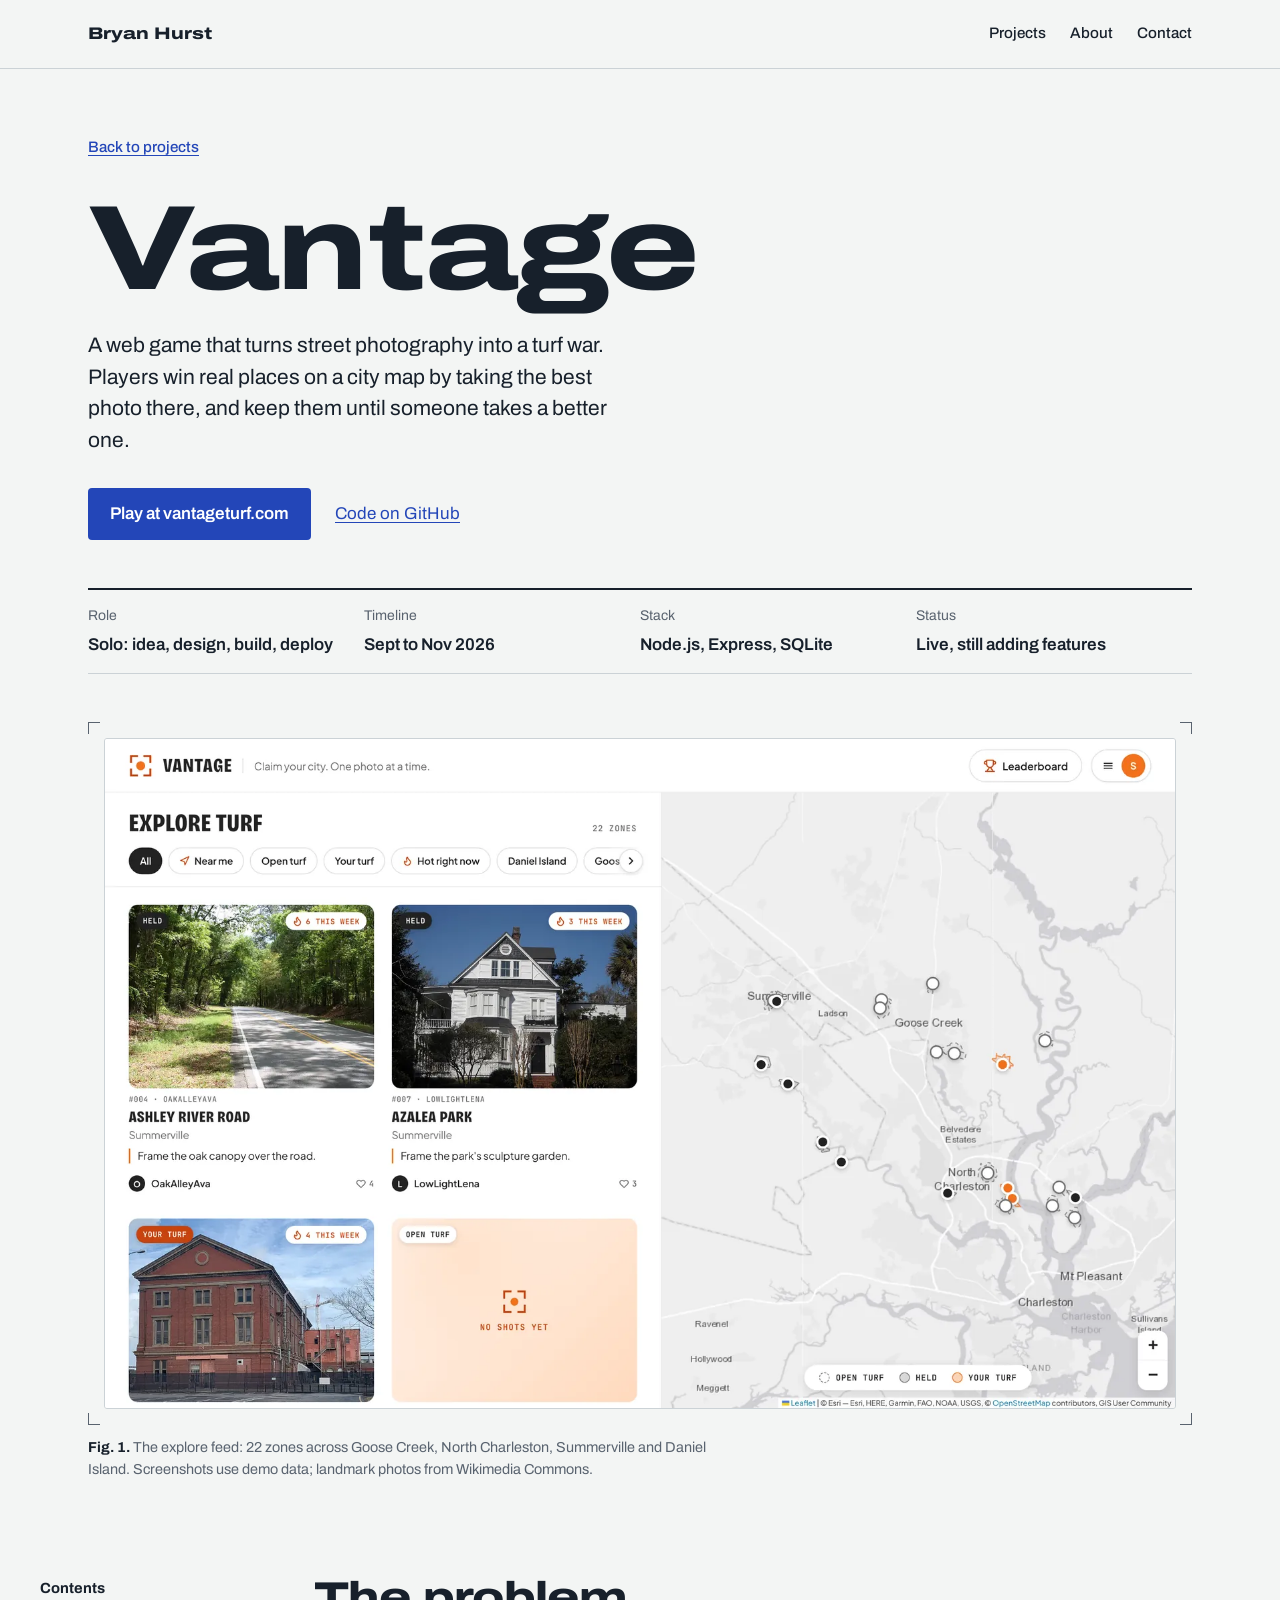
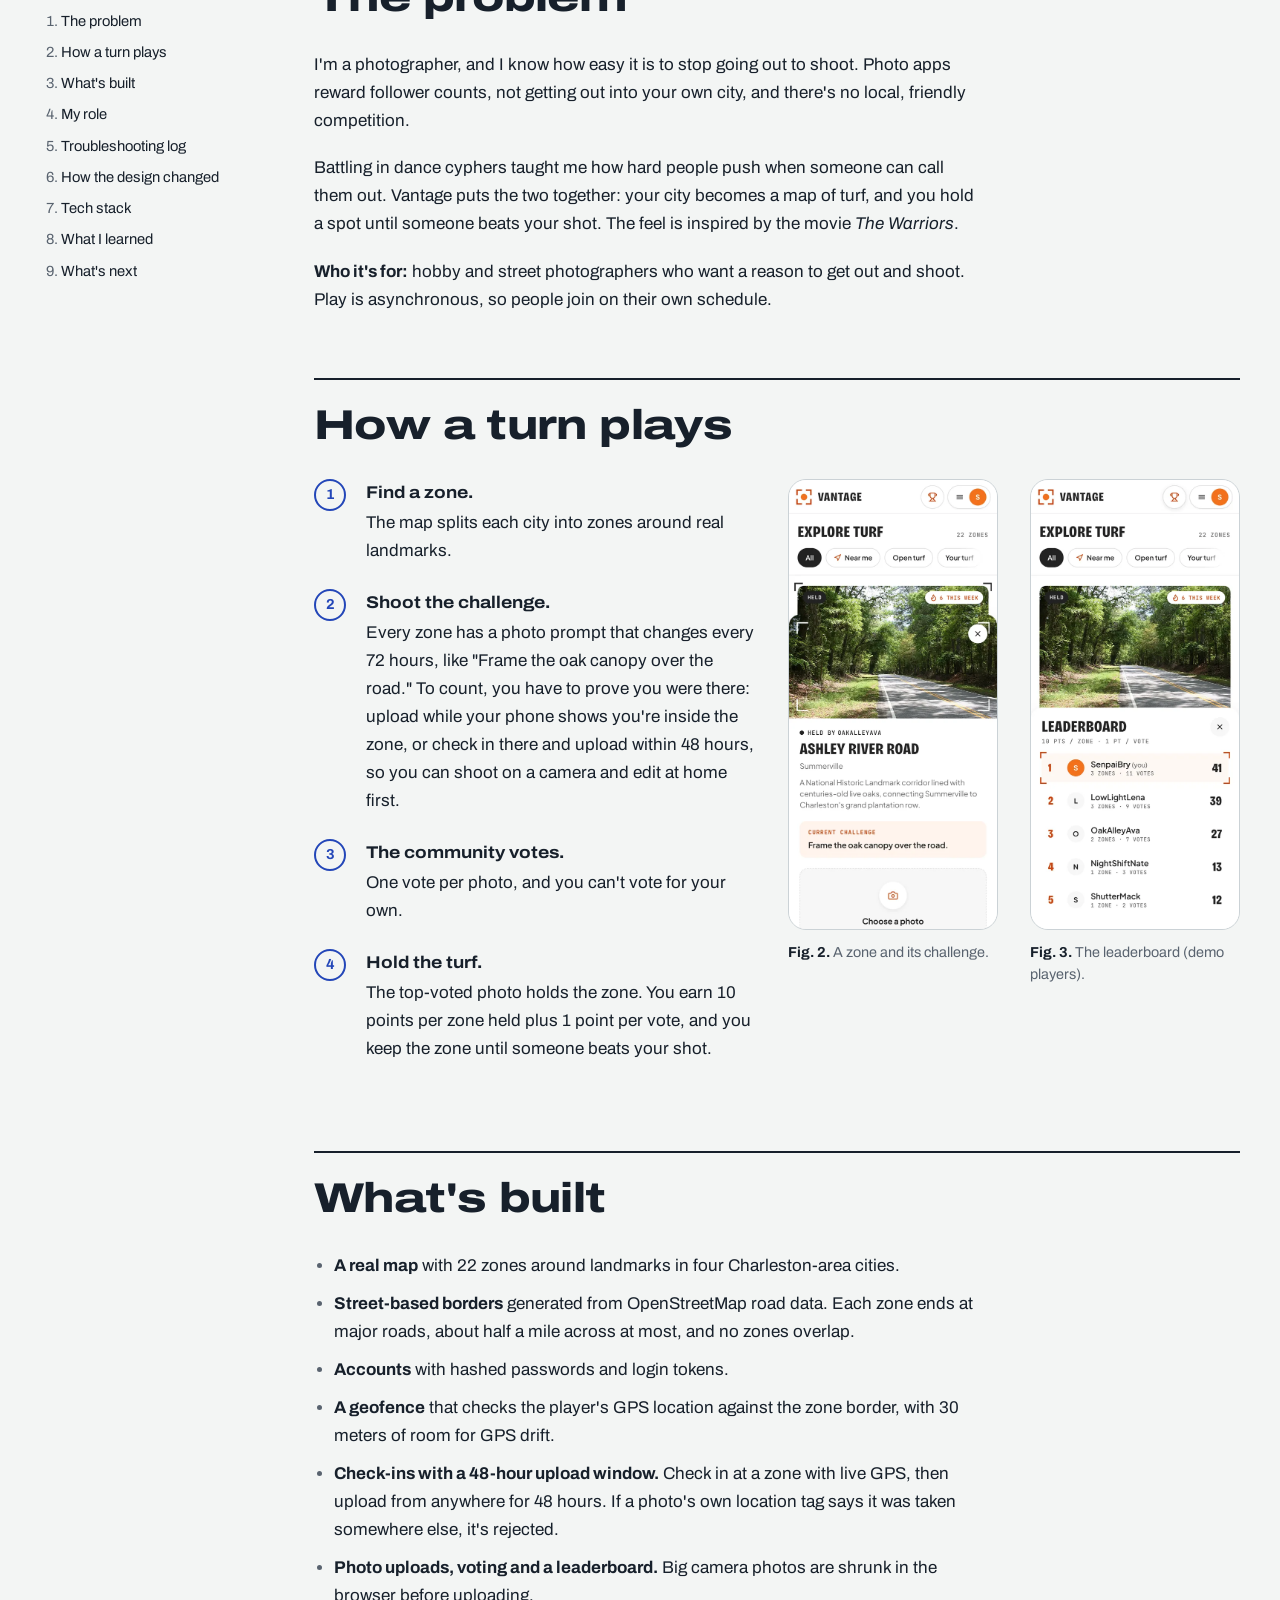
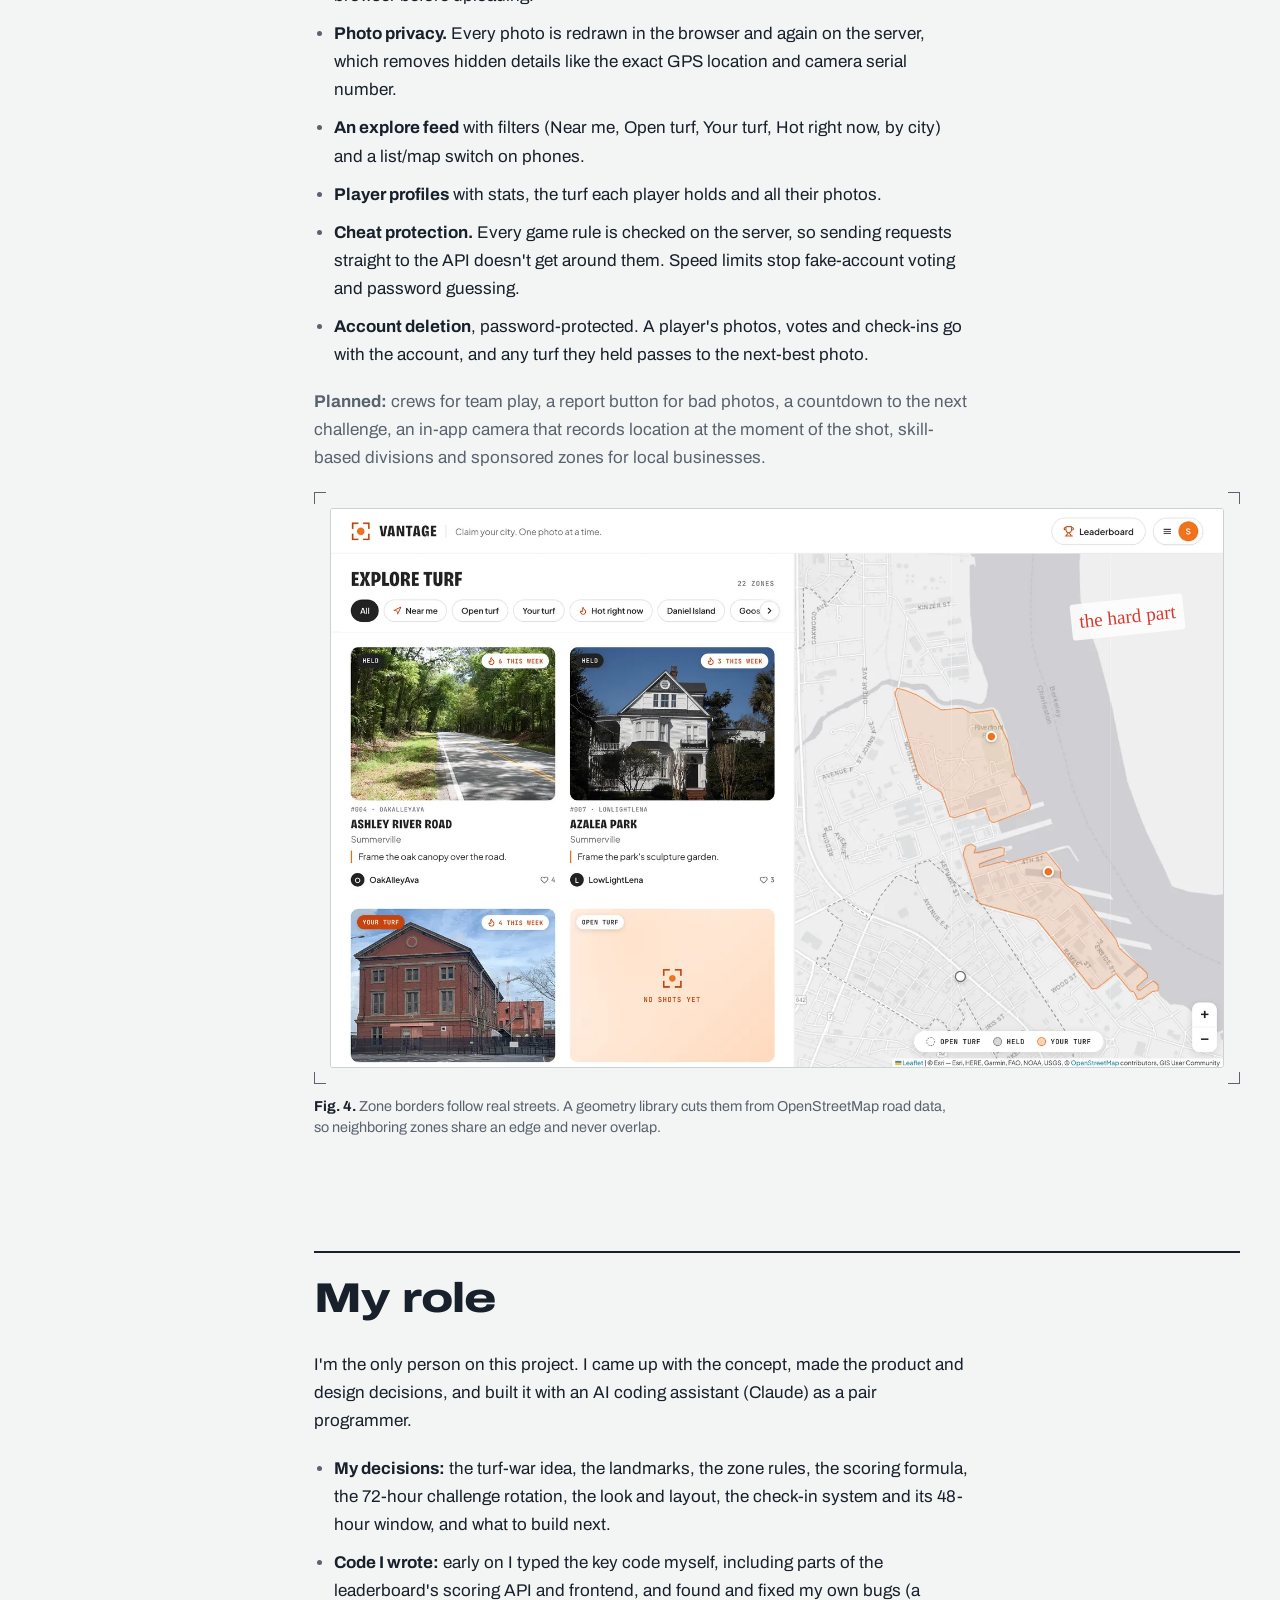
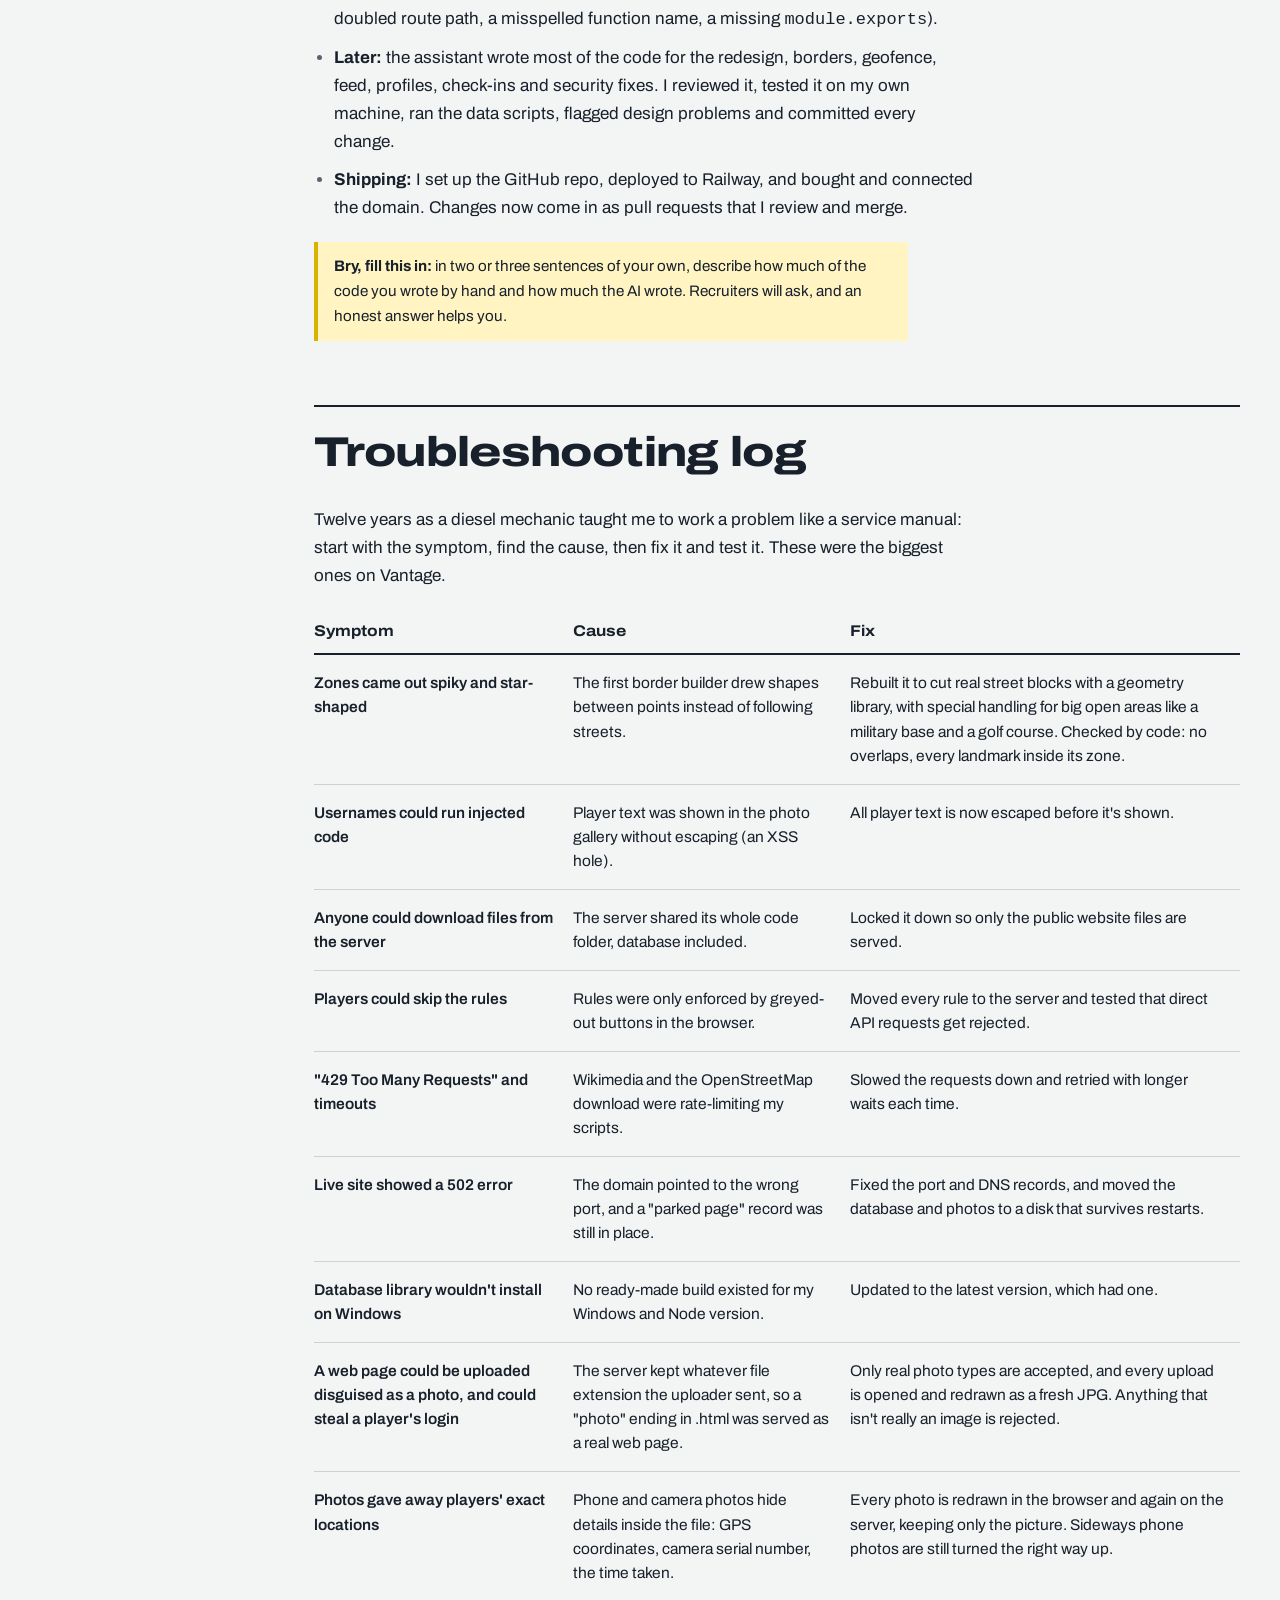
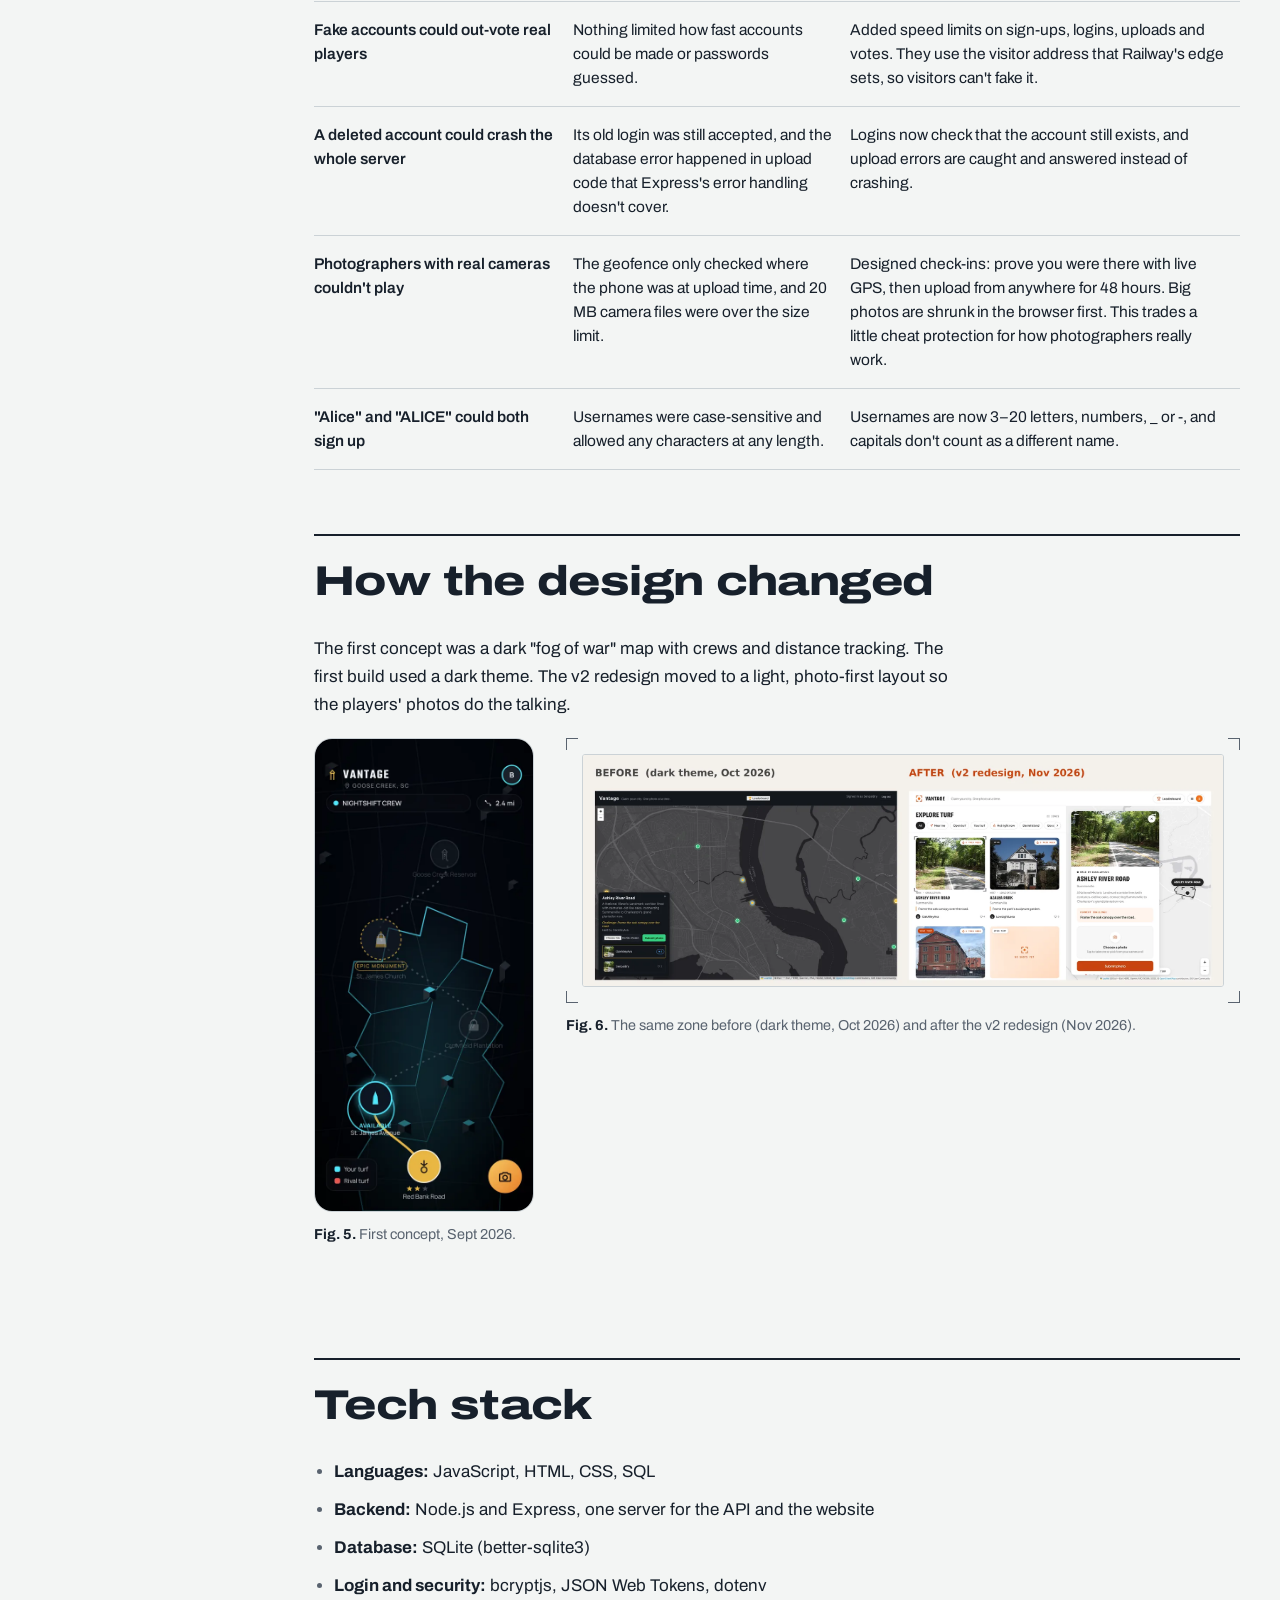
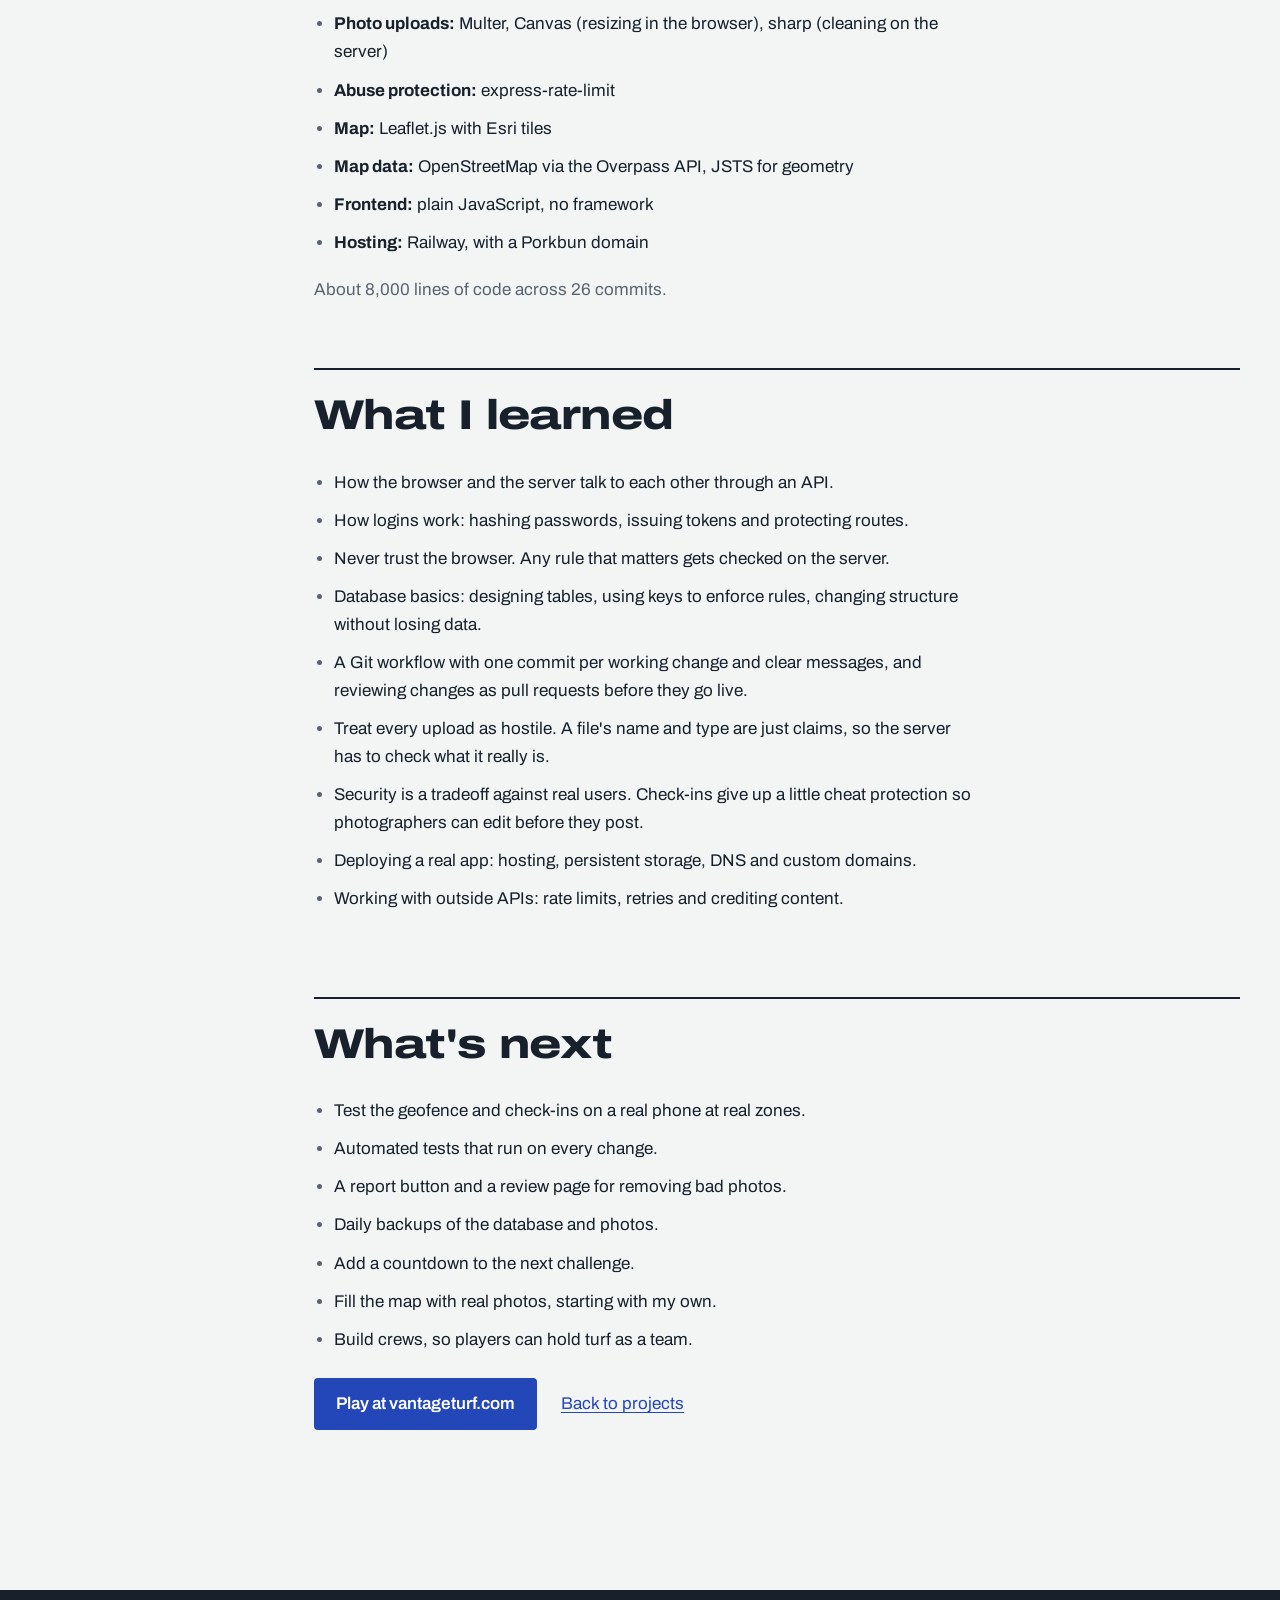
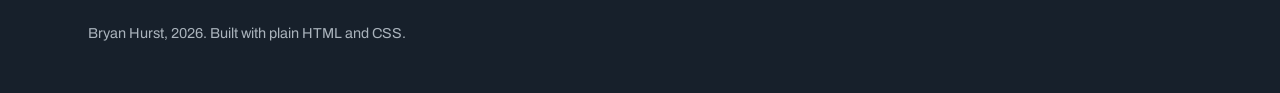
==== commit bf7bd669: "Update Vantage case study with November work Adds check-ins, photo privacy, speed limits and account" ====
--- a/vantage.html
+++ b/vantage.html
@@ -84,7 +84,7 @@
           <div class="steps-grid">
             <ol class="steps">
               <li><b>Find a zone.</b> The map splits each city into zones around real landmarks.</li>
-              <li><b>Shoot the challenge.</b> Every zone has a photo prompt that changes every 72 hours, like "Frame the oak canopy over the road." The photo only counts if your phone shows you're standing inside the zone.</li>
+              <li><b>Shoot the challenge.</b> Every zone has a photo prompt that changes every 72 hours, like "Frame the oak canopy over the road." To count, you have to prove you were there: upload while your phone shows you're inside the zone, or check in there and upload within 48 hours, so you can shoot on a camera and edit at home first.</li>
               <li><b>The community votes.</b> One vote per photo, and you can't vote for your own.</li>
               <li><b>Hold the turf.</b> The top-voted photo holds the zone. You earn 10 points per zone held plus 1 point per vote, and you keep the zone until someone beats your shot.</li>
             </ol>
@@ -108,12 +108,15 @@
             <li><b>Street-based borders</b> generated from OpenStreetMap road data. Each zone ends at major roads, about half a mile across at most, and no zones overlap.</li>
             <li><b>Accounts</b> with hashed passwords and login tokens.</li>
             <li><b>A geofence</b> that checks the player's GPS location against the zone border, with 30 meters of room for GPS drift.</li>
-            <li><b>Photo uploads, voting and a leaderboard.</b></li>
+            <li><b>Check-ins with a 48-hour upload window.</b> Check in at a zone with live GPS, then upload from anywhere for 48 hours. If a photo's own location tag says it was taken somewhere else, it's rejected.</li>
+            <li><b>Photo uploads, voting and a leaderboard.</b> Big camera photos are shrunk in the browser before uploading.</li>
+            <li><b>Photo privacy.</b> Every photo is redrawn in the browser and again on the server, which removes hidden details like the exact GPS location and camera serial number.</li>
             <li><b>An explore feed</b> with filters (Near me, Open turf, Your turf, Hot right now, by city) and a list/map switch on phones.</li>
             <li><b>Player profiles</b> with stats, the turf each player holds and all their photos.</li>
-            <li><b>Cheat protection.</b> Every game rule is checked on the server, so sending requests straight to the API doesn't get around them.</li>
-          </ul>
-          <p class="muted"><b>Planned:</b> crews for team play, a countdown to the next challenge, an in-app camera that records location at the moment of the shot, skill-based divisions and sponsored zones for local businesses.</p>
+            <li><b>Cheat protection.</b> Every game rule is checked on the server, so sending requests straight to the API doesn't get around them. Speed limits stop fake-account voting and password guessing.</li>
+            <li><b>Account deletion</b>, password-protected. A player's photos, votes and check-ins go with the account, and any turf they held passes to the next-best photo.</li>
+          </ul>
+          <p class="muted"><b>Planned:</b> crews for team play, a report button for bad photos, a countdown to the next challenge, an in-app camera that records location at the moment of the shot, skill-based divisions and sponsored zones for local businesses.</p>
 
           <figure class="fig">
             <div class="print annotated">
@@ -129,10 +132,10 @@
           <h2>My role</h2>
           <p>I'm the only person on this project. I came up with the concept, made the product and design decisions, and built it with an AI coding assistant (Claude) as a pair programmer.</p>
           <ul>
-            <li><b>My decisions:</b> the turf-war idea, the landmarks, the zone rules, the scoring formula, the 72-hour challenge rotation, the look and layout, and what to build next.</li>
+            <li><b>My decisions:</b> the turf-war idea, the landmarks, the zone rules, the scoring formula, the 72-hour challenge rotation, the look and layout, the check-in system and its 48-hour window, and what to build next.</li>
             <li><b>Code I wrote:</b> early on I typed the key code myself, including parts of the leaderboard's scoring API and frontend, and found and fixed my own bugs (a doubled route path, a misspelled function name, a missing <code>module.exports</code>).</li>
-            <li><b>Later:</b> the assistant wrote most of the code for the redesign, borders, geofence, feed and profiles. I reviewed it, tested it on my own machine, ran the data scripts, flagged design problems and committed every change.</li>
-            <li><b>Shipping:</b> I set up the GitHub repo, deployed to Railway, and bought and connected the domain.</li>
+            <li><b>Later:</b> the assistant wrote most of the code for the redesign, borders, geofence, feed, profiles, check-ins and security fixes. I reviewed it, tested it on my own machine, ran the data scripts, flagged design problems and committed every change.</li>
+            <li><b>Shipping:</b> I set up the GitHub repo, deployed to Railway, and bought and connected the domain. Changes now come in as pull requests that I review and merge.</li>
           </ul>
           <!-- TODO (Bry): write this in your own words, then delete the yellow box -->
           <p class="todo"><b>Bry, fill this in:</b> in two or three sentences of your own, describe how much of the code you wrote by hand and how much the AI wrote. Recruiters will ask, and an honest answer helps you.</p>
@@ -181,6 +184,36 @@
                 <td>No ready-made build existed for my Windows and Node version.</td>
                 <td>Updated to the latest version, which had one.</td>
               </tr>
+              <tr>
+                <td>A web page could be uploaded disguised as a photo, and could steal a player's login</td>
+                <td>The server kept whatever file extension the uploader sent, so a "photo" ending in .html was served as a real web page.</td>
+                <td>Only real photo types are accepted, and every upload is opened and redrawn as a fresh JPG. Anything that isn't really an image is rejected.</td>
+              </tr>
+              <tr>
+                <td>Photos gave away players' exact locations</td>
+                <td>Phone and camera photos hide details inside the file: GPS coordinates, camera serial number, the time taken.</td>
+                <td>Every photo is redrawn in the browser and again on the server, keeping only the picture. Sideways phone photos are still turned the right way up.</td>
+              </tr>
+              <tr>
+                <td>Fake accounts could out-vote real players</td>
+                <td>Nothing limited how fast accounts could be made or passwords guessed.</td>
+                <td>Added speed limits on sign-ups, logins, uploads and votes. They use the visitor address that Railway's edge sets, so visitors can't fake it.</td>
+              </tr>
+              <tr>
+                <td>A deleted account could crash the whole server</td>
+                <td>Its old login was still accepted, and the database error happened in upload code that Express's error handling doesn't cover.</td>
+                <td>Logins now check that the account still exists, and upload errors are caught and answered instead of crashing.</td>
+              </tr>
+              <tr>
+                <td>Photographers with real cameras couldn't play</td>
+                <td>The geofence only checked where the phone was at upload time, and 20 MB camera files were over the size limit.</td>
+                <td>Designed check-ins: prove you were there with live GPS, then upload from anywhere for 48 hours. Big photos are shrunk in the browser first. This trades a little cheat protection for how photographers really work.</td>
+              </tr>
+              <tr>
+                <td>"Alice" and "ALICE" could both sign up</td>
+                <td>Usernames were case-sensitive and allowed any characters at any length.</td>
+                <td>Usernames are now 3–20 letters, numbers, _ or -, and capitals don't count as a different name.</td>
+              </tr>
             </tbody>
           </table>
         </section>
@@ -211,13 +244,14 @@
             <li><b>Backend:</b> Node.js and Express, one server for the API and the website</li>
             <li><b>Database:</b> SQLite (better-sqlite3)</li>
             <li><b>Login and security:</b> bcryptjs, JSON Web Tokens, dotenv</li>
-            <li><b>Photo uploads:</b> Multer</li>
+            <li><b>Photo uploads:</b> Multer, Canvas (resizing in the browser), sharp (cleaning on the server)</li>
+            <li><b>Abuse protection:</b> express-rate-limit</li>
             <li><b>Map:</b> Leaflet.js with Esri tiles</li>
             <li><b>Map data:</b> OpenStreetMap via the Overpass API, JSTS for geometry</li>
             <li><b>Frontend:</b> plain JavaScript, no framework</li>
             <li><b>Hosting:</b> Railway, with a Porkbun domain</li>
           </ul>
-          <p class="muted">About 6,600 lines of code across 20 commits.</p>
+          <p class="muted">About 8,000 lines of code across 26 commits.</p>
         </section>
 
         <section class="chapter" id="learned">
@@ -227,7 +261,9 @@
             <li>How logins work: hashing passwords, issuing tokens and protecting routes.</li>
             <li>Never trust the browser. Any rule that matters gets checked on the server.</li>
             <li>Database basics: designing tables, using keys to enforce rules, changing structure without losing data.</li>
-            <li>A Git workflow with one commit per working change and clear messages.</li>
+            <li>A Git workflow with one commit per working change and clear messages, and reviewing changes as pull requests before they go live.</li>
+            <li>Treat every upload as hostile. A file's name and type are just claims, so the server has to check what it really is.</li>
+            <li>Security is a tradeoff against real users. Check-ins give up a little cheat protection so photographers can edit before they post.</li>
             <li>Deploying a real app: hosting, persistent storage, DNS and custom domains.</li>
             <li>Working with outside APIs: rate limits, retries and crediting content.</li>
           </ul>
@@ -236,7 +272,10 @@
         <section class="chapter" id="next">
           <h2>What's next</h2>
           <ul>
-            <li>Test the geofence on a real phone at a real zone.</li>
+            <li>Test the geofence and check-ins on a real phone at real zones.</li>
+            <li>Automated tests that run on every change.</li>
+            <li>A report button and a review page for removing bad photos.</li>
+            <li>Daily backups of the database and photos.</li>
             <li>Add a countdown to the next challenge.</li>
             <li>Fill the map with real photos, starting with my own.</li>
             <li>Build crews, so players can hold turf as a team.</li>
